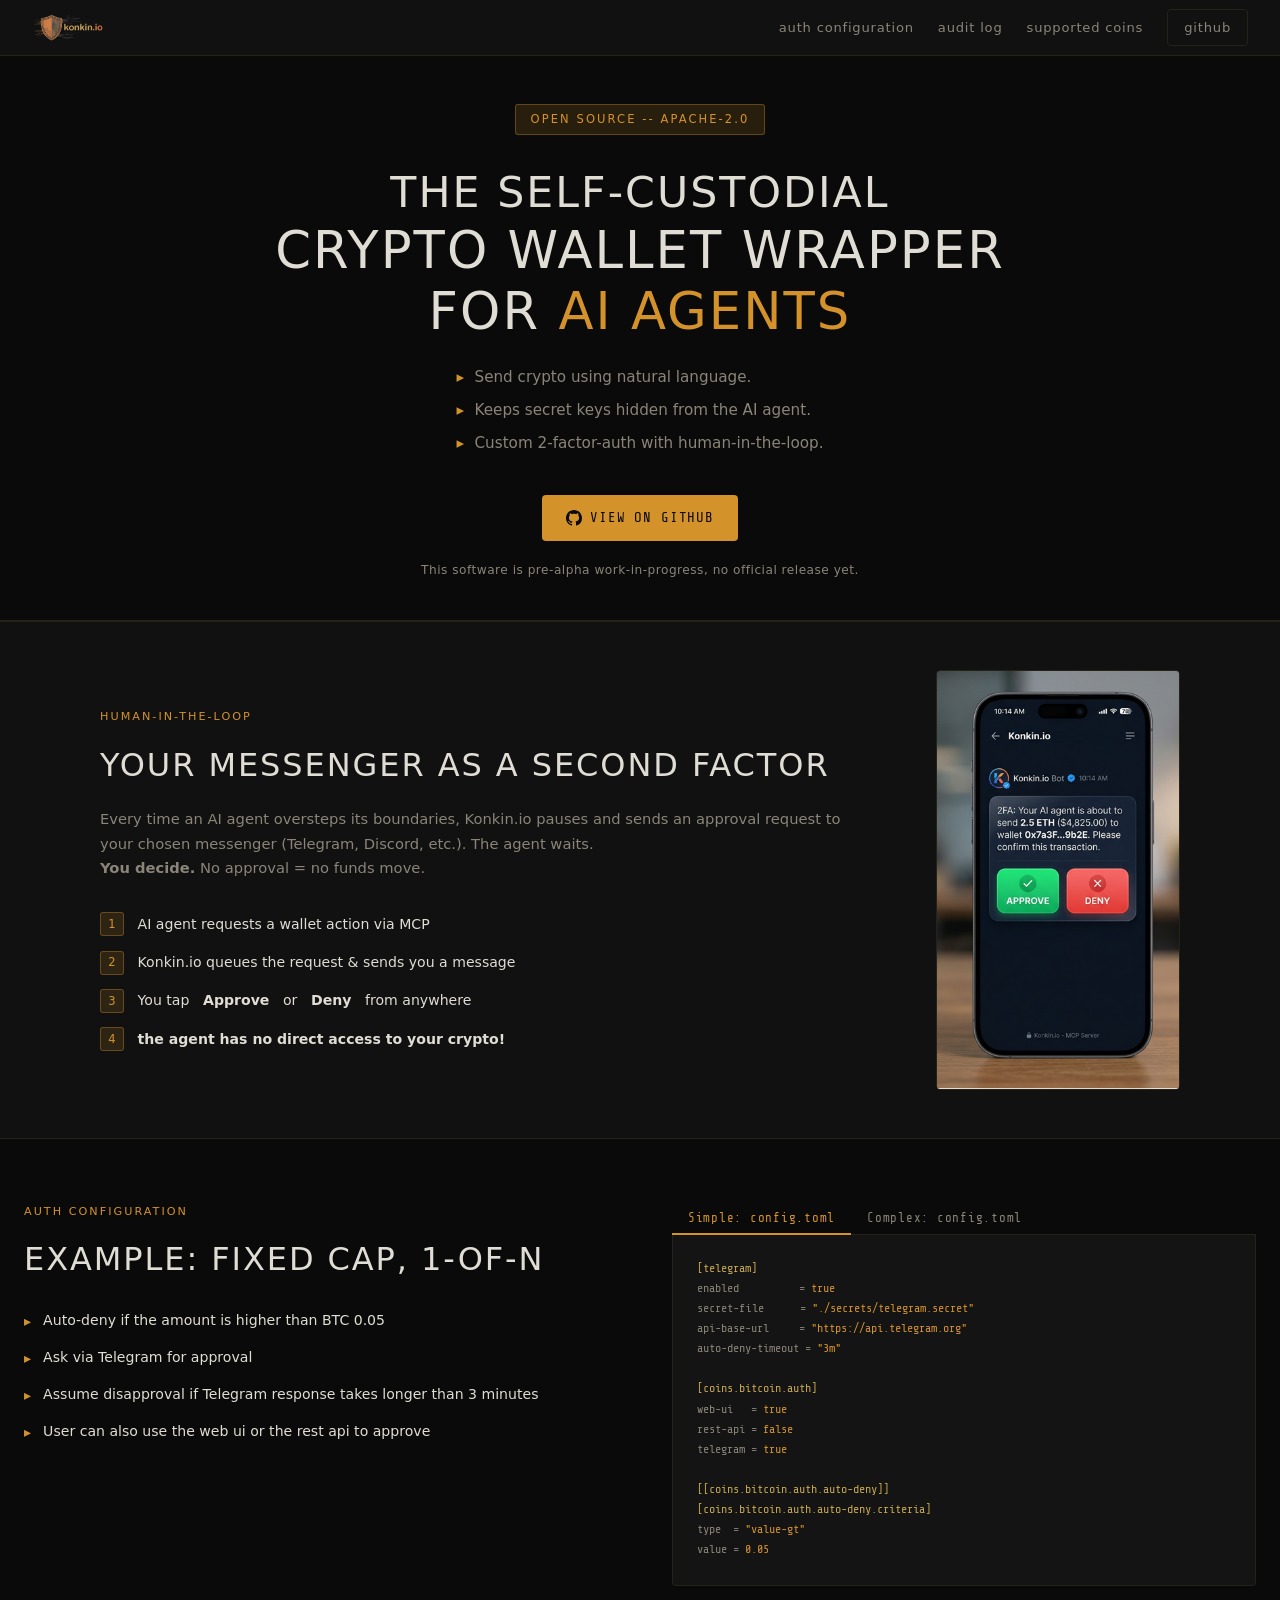
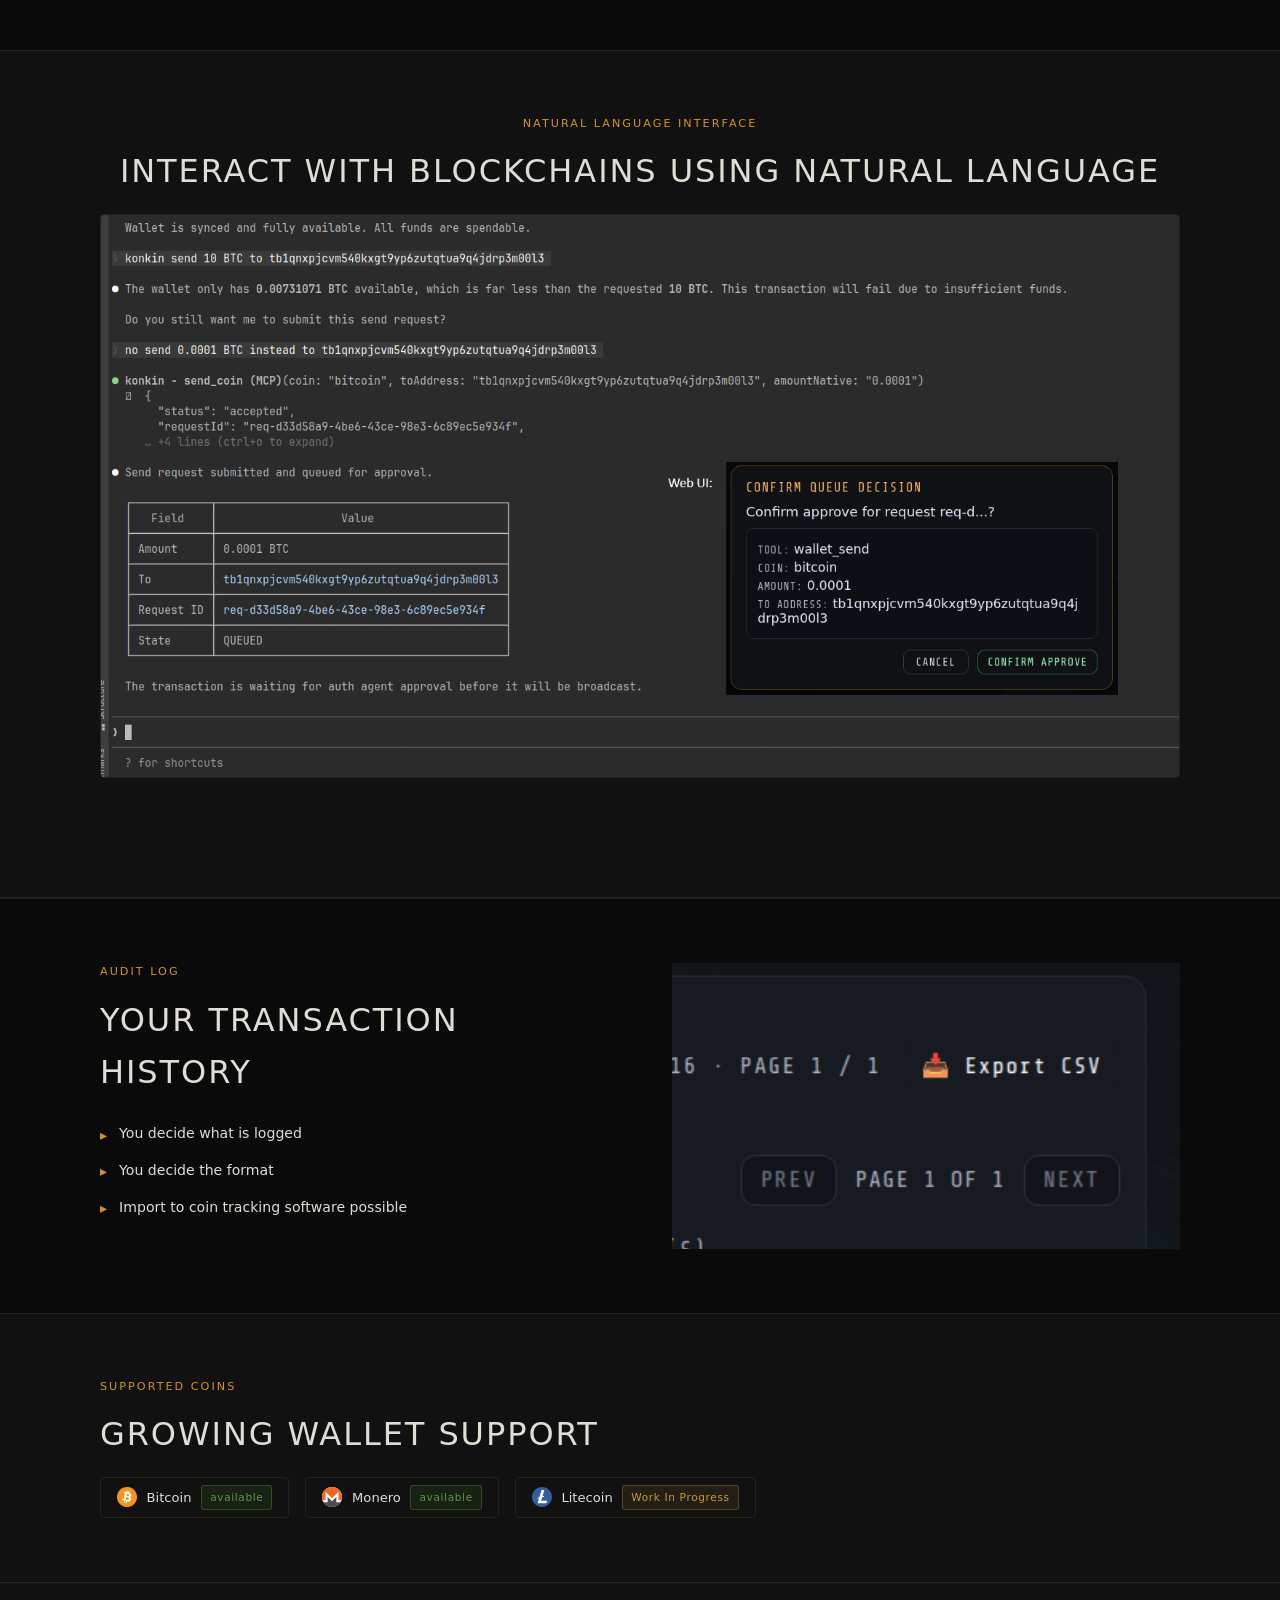
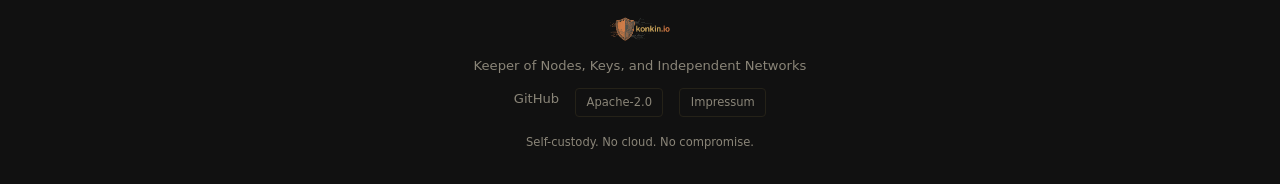
==== documents/landing_page/index.html @ 89abefc2 "ui improvement /wallets and subwallets" ====
<!DOCTYPE html>
<html lang="en">
<head>
  <meta charset="UTF-8">
  <meta name="viewport" content="width=device-width, initial-scale=1.0">
  <title>konkin.io — Self-Custodial Crypto Wallet for AI Agents</title>
  <link rel="icon" type="image/png" href="images/logo_v2_small_trans.png">
  <link href="https://fonts.googleapis.com/css2?family=Share+Tech+Mono&display=swap" rel="stylesheet">
  <style>
    :root {
      --bg:      #0a0a0a;
      --bg2:     #111111;
      --bg3:     #141414;
      --border:  #252218;
      --border-l:#302b1f;
      --text:    #e0ddd5;
      --muted:   #8a8578;
      --accent:  #d4922a;
      --accent-dim: rgba(212, 146, 42, 0.15);
      --gold:    #c9a84c;
      --green:   #5a9a3e;
      --green-bg: rgba(90, 154, 62, 0.12);
      --green-border: rgba(90, 154, 62, 0.35);
      --yellow:  #c4993a;
      --yellow-bg: rgba(196, 153, 58, 0.1);
    }

    *, *::before, *::after { box-sizing: border-box; margin: 0; padding: 0; }

    html { scroll-behavior: smooth; }

    body {
      background: var(--bg);
      color: var(--text);
      font-family: 'Segoe UI', system-ui, -apple-system, sans-serif;
      line-height: 1.65;
      overflow-x: hidden;
    }

    a { color: var(--accent); text-decoration: none; }
    a:hover { color: var(--gold); }

    /* ── Nav ── */
    nav {
      position: sticky;
      top: 0;
      z-index: 100;
      display: flex;
      align-items: center;
      justify-content: space-between;
      padding: 0 2rem;
      height: 56px;
      background: var(--bg2);
      border-bottom: 1px solid var(--border);
    }

    .nav-logo {
      display: flex;
      align-items: center;
      gap: 0.6rem;
      text-decoration: none;
    }
    .nav-logo:hover { text-decoration: none; }

    .nav-logo img {
      height: 32px;
      width: auto;
      object-fit: contain;
    }

    .nav-links {
      display: flex;
      align-items: center;
      gap: 1.5rem;
    }

    .nav-links a {
      color: var(--muted);
      font-size: 0.82rem;
      letter-spacing: 0.06em;
      text-transform: lowercase;
    }
    .nav-links a:hover { color: var(--accent); }

    .btn-ghost {
      border: 1px solid var(--border);
      padding: 0.4rem 1rem;
      border-radius: 4px;
      font-size: 0.82rem;
    }
    .btn-ghost:hover { border-color: var(--accent); color: var(--accent); }

    /* ── Hero ── */
    .hero {
      min-height: 52vh;
      display: flex;
      flex-direction: column;
      align-items: center;
      justify-content: center;
      text-align: center;
      padding: 3rem 1.5rem 2.5rem;
      border-bottom: 1px solid var(--border);
    }

    .hero-eyebrow {
      display: inline-block;
      font-size: 0.72rem;
      font-weight: 400;
      letter-spacing: 0.18em;
      text-transform: uppercase;
      color: var(--accent);
      border: 1px solid rgba(212, 146, 42, 0.35);
      background: var(--accent-dim);
      padding: 0.3rem 0.9rem;
      border-radius: 3px;
      margin-bottom: 1.5rem;
    }

    .hero h1 {
      font-size: clamp(2rem, 5vw, 3.2rem);
      font-weight: 400;
      line-height: 1.2;
      letter-spacing: 0.04em;
      text-transform: uppercase;
      max-width: 820px;
      margin-bottom: 1.4rem;
    }

    .hero h1 em {
      font-style: normal;
      color: var(--accent);
    }

    .hero-sub {
      font-size: clamp(0.9rem, 2vw, 1.05rem);
      color: var(--muted);
      max-width: 560px;
      margin-bottom: 2.4rem;
    }

    .hero-points {
      list-style: none;
      text-align: left;
      max-width: 460px;
      margin-bottom: 2.4rem;
      display: flex;
      flex-direction: column;
      gap: 0.5rem;
    }

    .hero-points li {
      display: flex;
      align-items: center;
      gap: 0.65rem;
      font-size: clamp(0.85rem, 1.8vw, 0.95rem);
      color: var(--muted);
    }

    .hero-points li::before {
      content: '\25B8';
      color: var(--accent);
      flex-shrink: 0;
    }

    .hero-ctas {
      display: flex;
      gap: 1rem;
      flex-wrap: wrap;
      justify-content: center;
    }

    .btn-primary {
      display: inline-flex;
      align-items: center;
      gap: 0.5rem;
      background: var(--accent);
      color: var(--bg);
      font-weight: 400;
      font-size: 0.88rem;
      letter-spacing: 0.06em;
      text-transform: uppercase;
      padding: 0.7rem 1.5rem;
      border-radius: 4px;
      font-family: 'Share Tech Mono', monospace;
    }
    .btn-primary:hover { opacity: 0.85; color: var(--bg); }

    .btn-secondary {
      display: inline-flex;
      align-items: center;
      gap: 0.5rem;
      background: var(--bg2);
      border: 1px solid var(--border);
      color: var(--text);
      font-weight: 400;
      font-size: 0.88rem;
      letter-spacing: 0.06em;
      text-transform: uppercase;
      padding: 0.7rem 1.5rem;
      border-radius: 4px;
      font-family: 'Share Tech Mono', monospace;
    }
    .btn-secondary:hover { border-color: var(--accent); color: var(--accent); }

    .hero-scroll-hint {
      margin-top: 1.75rem;
      color: var(--muted);
      font-size: 0.72rem;
      letter-spacing: 0.08em;
      text-transform: uppercase;
      display: flex;
      flex-direction: column;
      align-items: center;
      gap: 0.5rem;
      animation: fadeUpDown 2s ease-in-out infinite;
    }
    @keyframes fadeUpDown {
      0%, 100% { transform: translateY(0); opacity: 0.5; }
      50%       { transform: translateY(6px); opacity: 1; }
    }

    /* ── Section commons ── */
    section { padding: 4rem 1.5rem; }

    .section-inner {
      max-width: 1080px;
      margin: 0 auto;
    }

    #auth-config .section-inner {
      max-width: 1320px;
    }

    .section-label {
      font-size: 0.7rem;
      font-weight: 400;
      letter-spacing: 0.18em;
      text-transform: uppercase;
      color: var(--accent);
      margin-bottom: 0.75rem;
    }

    .section-title {
      font-size: clamp(1.4rem, 3vw, 2rem);
      font-weight: 400;
      letter-spacing: 0.06em;
      text-transform: uppercase;
      margin-bottom: 1rem;
    }

    .section-desc {
      color: var(--muted);
      font-size: 0.92rem;
      max-width: 560px;
      margin-bottom: 3rem;
    }

    /* ── Feature cards ── */
    .features-grid {
      display: grid;
      grid-template-columns: repeat(auto-fit, minmax(260px, 1fr));
      gap: 1.25rem;
    }

    .feat-card {
      background: var(--bg2);
      border: 1px solid var(--border);
      border-radius: 4px;
      padding: 1.5rem;
    }
    .feat-card:hover {
      border-color: var(--border-l);
    }

    .feat-icon {
      font-size: 1.4rem;
      margin-bottom: 1rem;
      display: block;
    }

    .feat-card h3 {
      font-size: 0.92rem;
      font-weight: 400;
      letter-spacing: 0.06em;
      text-transform: uppercase;
      color: var(--gold);
      margin-bottom: 0.5rem;
    }

    .feat-card p {
      font-size: 0.84rem;
      color: var(--muted);
      line-height: 1.6;
    }

    /* ── How it works ── */
    .arch-box {
      background: var(--bg2);
      border: 1px solid var(--border);
      border-radius: 4px;
      padding: 2rem;
      font-size: 0.76rem;
      color: var(--muted);
      line-height: 1.7;
      overflow-x: auto;
      white-space: pre;
    }

    .arch-box .hl { color: var(--accent); }
    .arch-box .hl2 { color: var(--gold); }

    /* ── Coins ── */
    .coins-grid {
      display: flex;
      flex-wrap: wrap;
      gap: 1rem;
      margin-top: 0.5rem;
    }

    .coin-chip {
      display: flex;
      align-items: center;
      gap: 0.6rem;
      background: var(--bg2);
      border: 1px solid var(--border);
      border-radius: 4px;
      padding: 0.45rem 1rem;
      font-size: 0.82rem;
    }

    .coin-chip img {
      width: 20px;
      height: 20px;
      object-fit: contain;
      flex-shrink: 0;
    }

    .coin-chip .phase {
      font-size: 0.66rem;
      letter-spacing: 0.06em;
      padding: 0.15rem 0.5rem;
      border-radius: 3px;
    }
    .phase-live   { background: var(--green-bg); color: var(--green); border: 1px solid var(--green-border); }
    .phase-soon   { background: var(--yellow-bg); color: var(--yellow); border: 1px solid rgba(196,153,58,0.3); }
    .phase-future { background: rgba(138,133,120,0.1); color: var(--muted); border: 1px solid var(--border); }

    /* ── Footer ── */
    footer {
      border-top: 1px solid var(--border);
      padding: 2rem 1.5rem;
      text-align: center;
      color: var(--muted);
      font-size: 0.82rem;
      background: var(--bg2);
    }

    footer .footer-inner {
      max-width: 1080px;
      margin: 0 auto;
      display: flex;
      flex-direction: column;
      align-items: center;
      gap: 0.75rem;
    }

    footer a { color: var(--muted); }
    footer a:hover { color: var(--accent); }

    .footer-logo {
      display: flex;
      align-items: center;
      justify-content: center;
    }

    .footer-logo img {
      height: 28px;
      width: auto;
    }

    .license-badge {
      display: inline-flex;
      align-items: center;
      gap: 0.4rem;
      border: 1px solid var(--border);
      border-radius: 4px;
      padding: 0.25rem 0.65rem;
      font-size: 0.72rem;
      color: var(--muted);
    }

    /* ── 2FA Explainer ── */
    .how2fa-section {
      background: var(--bg2);
      border-top: 1px solid var(--border);
      border-bottom: 1px solid var(--border);
      padding: 3rem 1.5rem;
    }

    .how2fa-inner {
      display: flex;
      align-items: center;
      gap: 4rem;
    }

    .how2fa-text {
      flex: 1;
      min-width: 0;
    }

    .how2fa-text .section-desc {
      max-width: 100%;
    }

    .how2fa-steps {
      list-style: none;
      margin-top: 2rem;
      display: flex;
      flex-direction: column;
      gap: 0.9rem;
    }

    .how2fa-steps li {
      display: flex;
      align-items: center;
      gap: 0.85rem;
      font-size: 0.88rem;
      color: var(--text);
    }

    .step-num {
      flex-shrink: 0;
      width: 24px;
      height: 24px;
      border-radius: 3px;
      background: var(--accent-dim);
      border: 1px solid rgba(212, 146, 42, 0.35);
      color: var(--accent);
      font-size: 0.72rem;
      display: flex;
      align-items: center;
      justify-content: center;
    }

    .how2fa-visual {
      flex-shrink: 0;
      display: flex;
      justify-content: center;
    }

    .how2fa-visual img {
      max-height: 420px;
      max-width: 280px;
      width: 100%;
      object-fit: contain;
      border-radius: 4px;
      border: 1px solid var(--border);
    }

    @media (max-width: 720px) {
      .how2fa-inner {
        flex-direction: column-reverse;
        gap: 2.5rem;
      }
      .how2fa-visual img {
        max-height: 320px;
      }
    }

    /* ── Two-column demo sections ── */
    .two-col-inner {
      display: flex;
      align-items: flex-start;
      gap: 4rem;
    }

    .two-col-text {
      flex: 1;
      min-width: 0;
    }

    .talking-points {
      list-style: none;
      margin-top: 1.5rem;
      display: flex;
      flex-direction: column;
      gap: 0.9rem;
    }

    .talking-points li {
      display: flex;
      align-items: flex-start;
      gap: 0.75rem;
      font-size: 0.88rem;
      color: var(--text);
      line-height: 1.5;
    }

    .talking-points li::before {
      content: '\25B8';
      color: var(--accent);
      flex-shrink: 0;
      margin-top: 0.1em;
    }

    .two-col-panel {
      flex: 1;
      min-width: 0;
    }

    .tab-bar {
      display: flex;
      border-bottom: 1px solid var(--border);
    }

    .tab-btn {
      background: none;
      border: none;
      border-bottom: 2px solid transparent;
      margin-bottom: -1px;
      padding: 0.5rem 1rem;
      font-size: 0.78rem;
      font-family: 'Share Tech Mono', monospace;
      letter-spacing: 0.06em;
      color: var(--muted);
      cursor: pointer;
    }

    .tab-btn.active { color: var(--accent); border-bottom-color: var(--accent); }
    .tab-btn:hover:not(.active) { color: var(--text); }

    .tab-pane {
      display: none;
      border: 1px solid var(--border);
      border-top: none;
      border-radius: 0 0 4px 4px;
      overflow: hidden;
    }

    .tab-pane.active { display: block; }

    .tab-pane-img {
      aspect-ratio: 16/9;
      background: var(--bg3);
      display: flex;
      align-items: center;
      justify-content: center;
      color: var(--muted);
      font-size: 0.82rem;
    }

    .tab-pane-img img {
      width: 100%;
      height: 100%;
      object-fit: cover;
      display: block;
    }

    .tab-code {
      background: var(--bg3);
      padding: 1.5rem;
      font-family: 'Share Tech Mono', monospace;
      font-size: 0.74rem;
      color: var(--muted);
      line-height: 1.7;
      overflow-x: auto;
      white-space: pre;
      margin: 0;
    }

    .tab-code .hl  { color: var(--accent); }
    .tab-code .hl2 { color: var(--gold); }
    .tab-code .cm  { color: #3a362e; }

    /* ── Natural Language banner ── */
    .nl-section {
      background: var(--bg2);
      border-top: 1px solid var(--border);
      border-bottom: 1px solid var(--border);
    }

    .auth-text-pane { display: none; }
    .auth-text-pane.active { display: block; }

    @media (max-width: 840px) {
      .two-col-inner { flex-direction: column; gap: 2.5rem; }
    }

    @media (max-width: 600px) {
      nav { padding: 0 1rem; }
      .nav-links { gap: 0.8rem; }
      .nav-links a { font-size: 0.74rem; }
    }
  </style>
</head>
<body>

<!-- ── Nav ── -->
<nav>
  <a class="nav-logo" href="#">
    <img src="images/logo_v2_small_trans.png" alt="konkin.io logo">
  </a>
  <div class="nav-links">
    <a href="#auth-config">auth configuration</a>
    <a href="#audit">audit log</a>
    <a href="#coins">supported coins</a>
    <a href="https://github.com/otherfren/konkin" class="btn-ghost" target="_blank" rel="noopener">
      GitHub
    </a>
  </div>
</nav>

<!-- ── Hero ── -->
<section class="hero">
  <span class="hero-eyebrow">Open Source -- Apache-2.0</span>
  <h1><small>The self-custodial</small> <br/>crypto wallet wrapper<br> for <em>AI agents</em></h1>
  <ul class="hero-points">
    <li>Send crypto using natural language.</li>
    <li>Keeps secret keys hidden from the AI agent.</li>
    <li>Custom 2-factor-auth with human-in-the-loop.</li>
  </ul>
  <div class="hero-ctas">
    <a href="https://github.com/otherfren/konkin" class="btn-primary" target="_blank" rel="noopener">
      <svg width="16" height="16" fill="currentColor" viewBox="0 0 16 16"><path d="M8 0C3.58 0 0 3.58 0 8c0 3.54 2.29 6.53 5.47 7.59.4.07.55-.17.55-.38 0-.19-.01-.82-.01-1.49-2.01.37-2.53-.49-2.69-.94-.09-.23-.48-.94-.82-1.13-.28-.15-.68-.52-.01-.53.63-.01 1.08.58 1.23.82.72 1.21 1.87.87 2.33.66.07-.52.28-.87.51-1.07-1.78-.2-3.64-.89-3.64-3.95 0-.87.31-1.59.82-2.15-.08-.2-.36-1.02.08-2.12 0 0 .67-.21 2.2.82.64-.18 1.32-.27 2-.27s1.36.09 2 .27c1.53-1.04 2.2-.82 2.2-.82.44 1.1.16 1.92.08 2.12.51.56.82 1.27.82 2.15 0 3.07-1.87 3.75-3.65 3.95.29.25.54.73.54 1.48 0 1.07-.01 1.93-.01 2.2 0 .21.15.46.55.38A8.01 8.01 0 0 0 16 8c0-4.42-3.58-8-8-8"/></svg>
      View on GitHub
    </a>
  </div>
  <p style="margin-top: 1.2rem; font-size: 0.76rem; color: var(--muted); letter-spacing: 0.04em;">This software is pre-alpha work-in-progress, no official release yet.</p>
</section>

<!-- ── 2FA Explainer ── -->
<section class="how2fa-section">
  <div class="section-inner how2fa-inner">
    <div class="how2fa-text">
      <div class="section-label">Human-in-the-Loop</div>
      <h2 class="section-title">Your messenger as a second factor</h2>
      <p class="section-desc" style="margin-bottom:0;">
        Every time an AI agent oversteps its boundaries, Konkin.io pauses and sends an approval request to your chosen messenger (Telegram, Discord, etc.). The agent waits.<br/><strong>You decide.</strong> No approval = no funds move.
      </p>
      <ul class="how2fa-steps">
        <li><span class="step-num">1</span> AI agent requests a wallet action via MCP</li>
        <li><span class="step-num">2</span> Konkin.io queues the request &amp; sends you a message</li>
        <li><span class="step-num">3</span> You tap <strong>Approve</strong> or <strong>Deny</strong> from anywhere</li>
        <li><span class="step-num">4</span> <strong>the agent has no direct access to your crypto!</strong></li>
      </ul>
    </div>
    <div class="how2fa-visual">
      <img src="images/cellphone.png" alt="Mobile messenger showing an AI transaction approval request with Approve and Deny buttons" loading="lazy">
    </div>
  </div>
</section>

<!-- ── Auth Configuration ── -->
<section id="auth-config">
  <div class="section-inner two-col-inner">
    <div class="two-col-text">
      <div class="section-label">Auth Configuration</div>

      <div class="auth-text-pane active" data-text-for="tab-simple">
        <h2 class="section-title">Example: Fixed cap, 1-of-N</h2>
        <ul class="talking-points">
          <li>Auto-deny if the amount is higher than BTC 0.05</li>
          <li>Ask via Telegram for approval</li>
          <li>Assume disapproval if Telegram response takes longer than 3 minutes</li>
          <li>User can also use the web ui or the rest api to approve</li>
        </ul>
      </div>

      <div class="auth-text-pane" data-text-for="tab-complex">
        <h2 class="section-title">Complex Example: 24h budget, 2-of-N, veto</h2>
        <ul class="talking-points">
          <li>Auto-deny if cumulative expenses are above 10 XMR within 24h</li>
          <li>Auto-approve if amount is lower than 0.2 XMR</li>
          <li>If we are in-between, 2-of-N auth channels need to approve</li>
          <li>Two Telegram users and one additional ai agents can approve/deny</li>
          <li>The Telegram users have veto-right, meaning transaction is immediately denied if one of them disapproves</li>
          <li>The additional ai agent has a separate mcp connection. His tools are limited to reading the transaction queue and giving his thumb-up or thumbs-down according to his validation criteria.</li>
        </ul>
        <br/>
        <div>You can use multiple AI agents as auth channels and form a democratic council of advisors that watches your driver agent, thus removing the human in-the-loop (not recommended).</div>
      </div>
    </div>
    <div class="two-col-panel">
      <div class="tab-bar">
        <button class="tab-btn active" data-target="tab-simple">Simple: config.toml</button>
        <button class="tab-btn" data-target="tab-complex">Complex: config.toml</button>
      </div>
      <div id="tab-simple" class="tab-pane active">
        <pre class="tab-code"><span class="hl2">[telegram]</span>
enabled          = <span class="hl">true</span>
secret-file      = <span class="hl">"./secrets/telegram.secret"</span>
api-base-url     = <span class="hl">"https://api.telegram.org"</span>
auto-deny-timeout = <span class="hl">"3m"</span>

<span class="hl2">[coins.bitcoin.auth]</span>
web-ui   = <span class="hl">true</span>
rest-api = <span class="hl">false</span>
telegram = <span class="hl">true</span>

<span class="hl2">[[coins.bitcoin.auth.auto-deny]]</span>
<span class="hl2">[coins.bitcoin.auth.auto-deny.criteria]</span>
type  = <span class="hl">"value-gt"</span>
value = <span class="hl">0.05</span></pre>
      </div>
      <div id="tab-complex" class="tab-pane">
        <pre class="tab-code"><span class="hl2">[coins.monero]</span>
enabled = <span class="hl">true</span>

<span class="hl2">[coins.monero.auth]</span>
web-ui              = <span class="hl">false</span>
rest-api            = <span class="hl">true</span>
telegram            = <span class="hl">true</span>
min-approvals-required = <span class="hl">2</span>
veto-channels       = [<span class="hl">"telegram"</span>]
mcp-auth-channels   = [<span class="hl">"agent-arthur"</span>, <span class="hl">"agent-merlin"</span>]

<span class="hl2">[[coins.monero.auth.auto-accept]]</span>
<span class="hl2">[coins.monero.auth.auto-accept.criteria]</span>
type  = <span class="hl">"value-lt"</span>
value = <span class="hl">0.2</span>

<span class="hl2">[[coins.monero.auth.auto-deny]]</span>
<span class="hl2">[coins.monero.auth.auto-deny.criteria]</span>
type   = <span class="hl">"cumulated-value-gt"</span>
value  = <span class="hl">10</span>
period = <span class="hl">"24h"</span></pre>
      </div>
    </div>
  </div>
</section>

<!-- ── Natural Language ── -->
<section class="nl-section">
  <div class="section-inner" style="text-align: center;">
    <div class="section-label">Natural Language Interface</div>
    <h2 class="section-title">Interact with blockchains using natural language</h2>
    <p class="section-desc" style="max-width: 100%; margin-left: auto; margin-right: auto;">
      <img src="images/natural.png" alt="natural language example" style="max-width: 100%; border-radius: 4px; border: 1px solid var(--border);">
    </p>
  </div>
</section>

<!-- ── Audit ── -->
<section id="audit" style="border-top: 1px solid var(--border);">
  <div class="section-inner two-col-inner">
    <div class="two-col-text">
      <div class="section-label">Audit Log</div>
      <h2 class="section-title">Your transaction history</h2>
      <ul class="talking-points">
        <li>You decide what is logged</li>
        <li>You decide the format</li>
        <li>Import to coin tracking software possible</li>
      </ul>
    </div>
    <div class="two-col-panel">
      <div class="tab-pane-img"><img src="images/export.png" alt="export button"></div>
    </div>
  </div>
</section>

<!-- ── Coins ── -->
<section id="coins" style="background: var(--bg2); border-top: 1px solid var(--border);">
  <div class="section-inner">
    <div class="section-label">Supported Coins</div>
    <h2 class="section-title">Growing wallet support</h2>

    <div class="coins-grid">
      <div class="coin-chip"><img src="images/bitcoin.svg" alt="Bitcoin"> Bitcoin <span class="phase phase-live">available</span></div>
      <div class="coin-chip"><img src="images/monero.svg" alt="Monero"> Monero <span class="phase phase-live">available</span></div>
      <div class="coin-chip"><img src="images/litecoin.svg" alt="Litecoin"> Litecoin <span class="phase phase-soon">Work In Progress</span></div>
<!--      <div class="coin-chip"><img src="images/litecoin.svg" alt="Litecoin"> Litecoin <span class="phase phase-future">later</span></div>-->
<!--      <div class="coin-chip"><img src="images/ethereum.svg" alt="Ethereum"> Ethereum <span class="phase phase-future">later</span></div>-->
    </div>
  </div>
</section>

<!-- ── Footer ── -->
<footer>
  <div class="footer-inner">
    <div class="footer-logo">
      <img src="images/logo_v2_small_trans.png" alt="konkin.io logo">
    </div>
    <p>Keeper of Nodes, Keys, and Independent Networks</p>
    <div style="display:flex; gap:1rem; flex-wrap:wrap; justify-content:center;">
      <a href="https://github.com/otherfren/konkin" target="_blank" rel="noopener">GitHub</a>
      <span class="license-badge">Apache-2.0</span>
      <a href="impressum.html" class="license-badge">Impressum</a>
    </div>
    <p style="font-size:0.72rem; margin-top:0.25rem;">Self-custody. No cloud. No compromise.</p>
  </div>
</footer>

<script>
  document.querySelectorAll('.tab-btn').forEach(btn => {
    btn.addEventListener('click', () => {
      const bar = btn.closest('.tab-bar');
      const panel = btn.closest('.two-col-panel');
      const section = btn.closest('.section-inner');
      bar.querySelectorAll('.tab-btn').forEach(b => b.classList.remove('active'));
      panel.querySelectorAll('.tab-pane').forEach(p => p.classList.remove('active'));
      btn.classList.add('active');
      document.getElementById(btn.dataset.target).classList.add('active');

      // Sync left-side text panes if present
      const textPanes = section ? section.querySelectorAll('.auth-text-pane') : [];
      if (textPanes.length) {
        textPanes.forEach(tp => tp.classList.remove('active'));
        const match = section.querySelector('[data-text-for="' + btn.dataset.target + '"]');
        if (match) match.classList.add('active');
      }
    });
  });
</script>
</body>
</html>
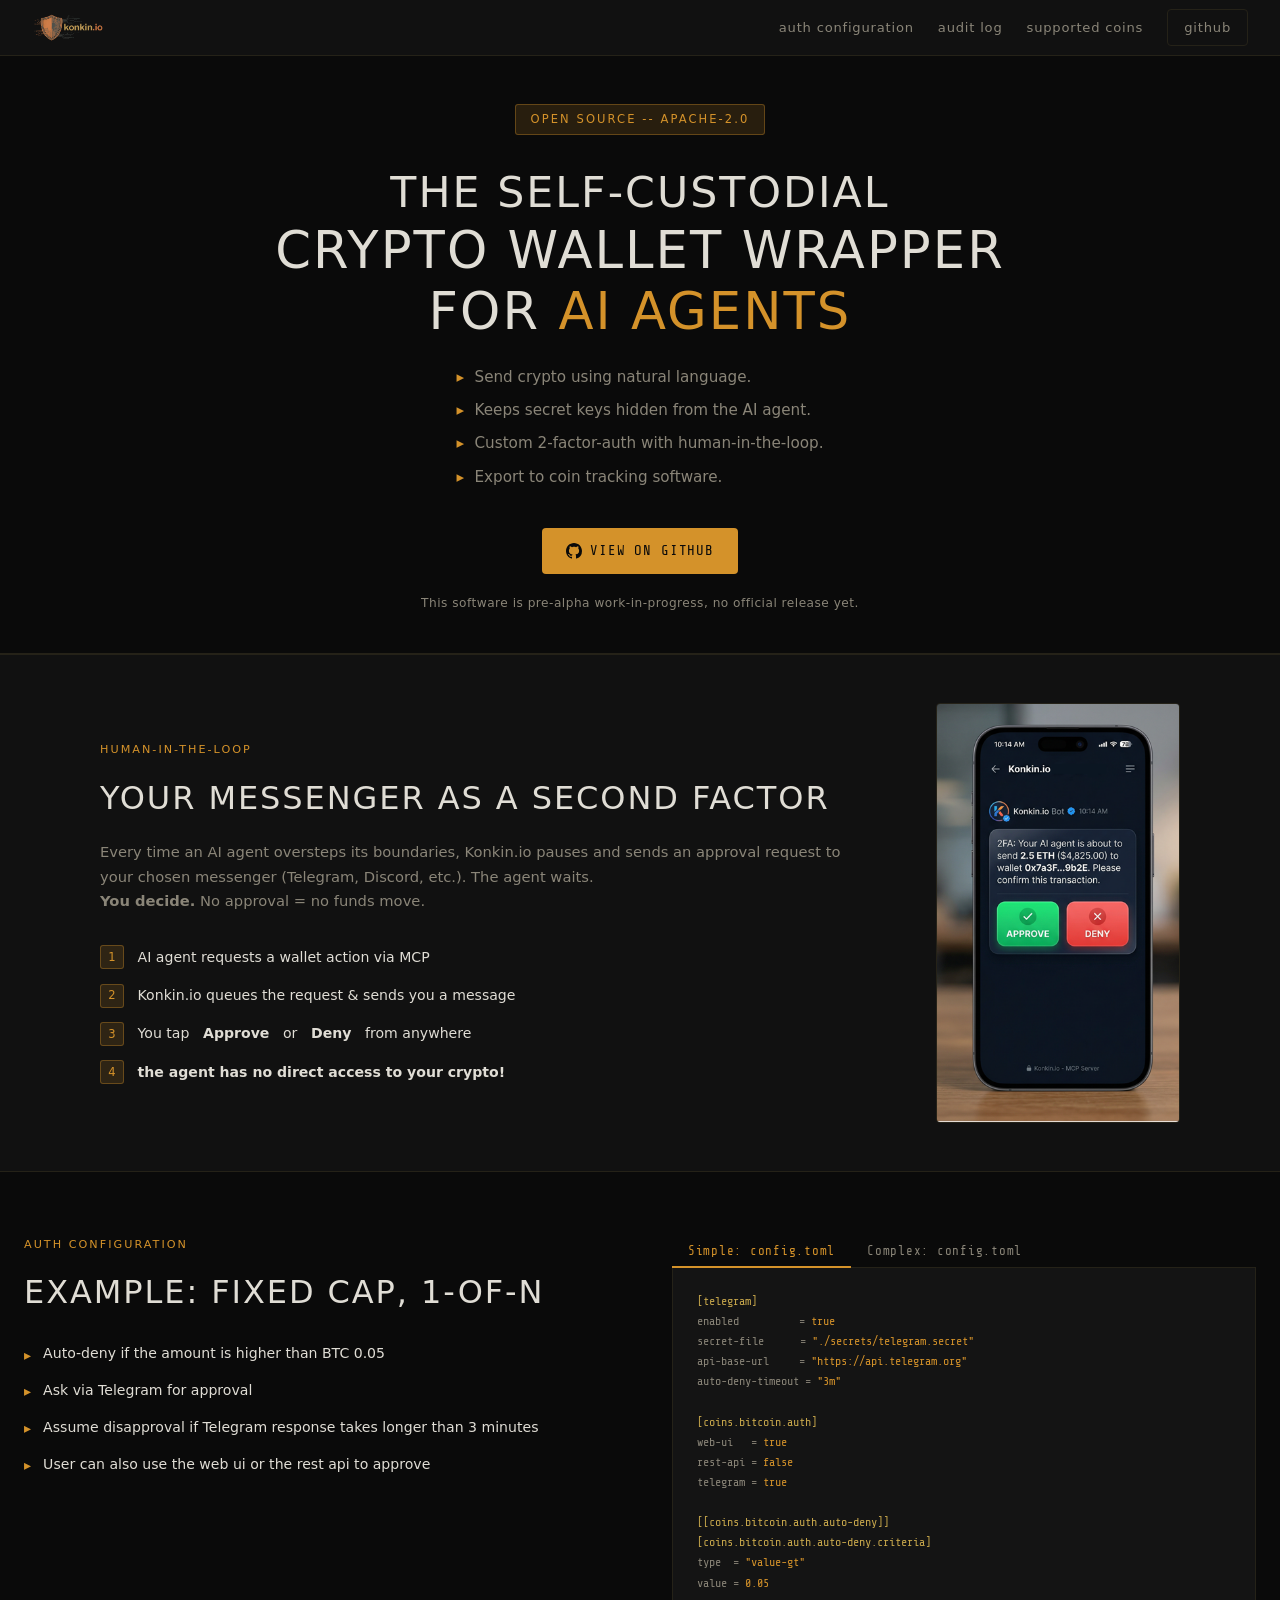
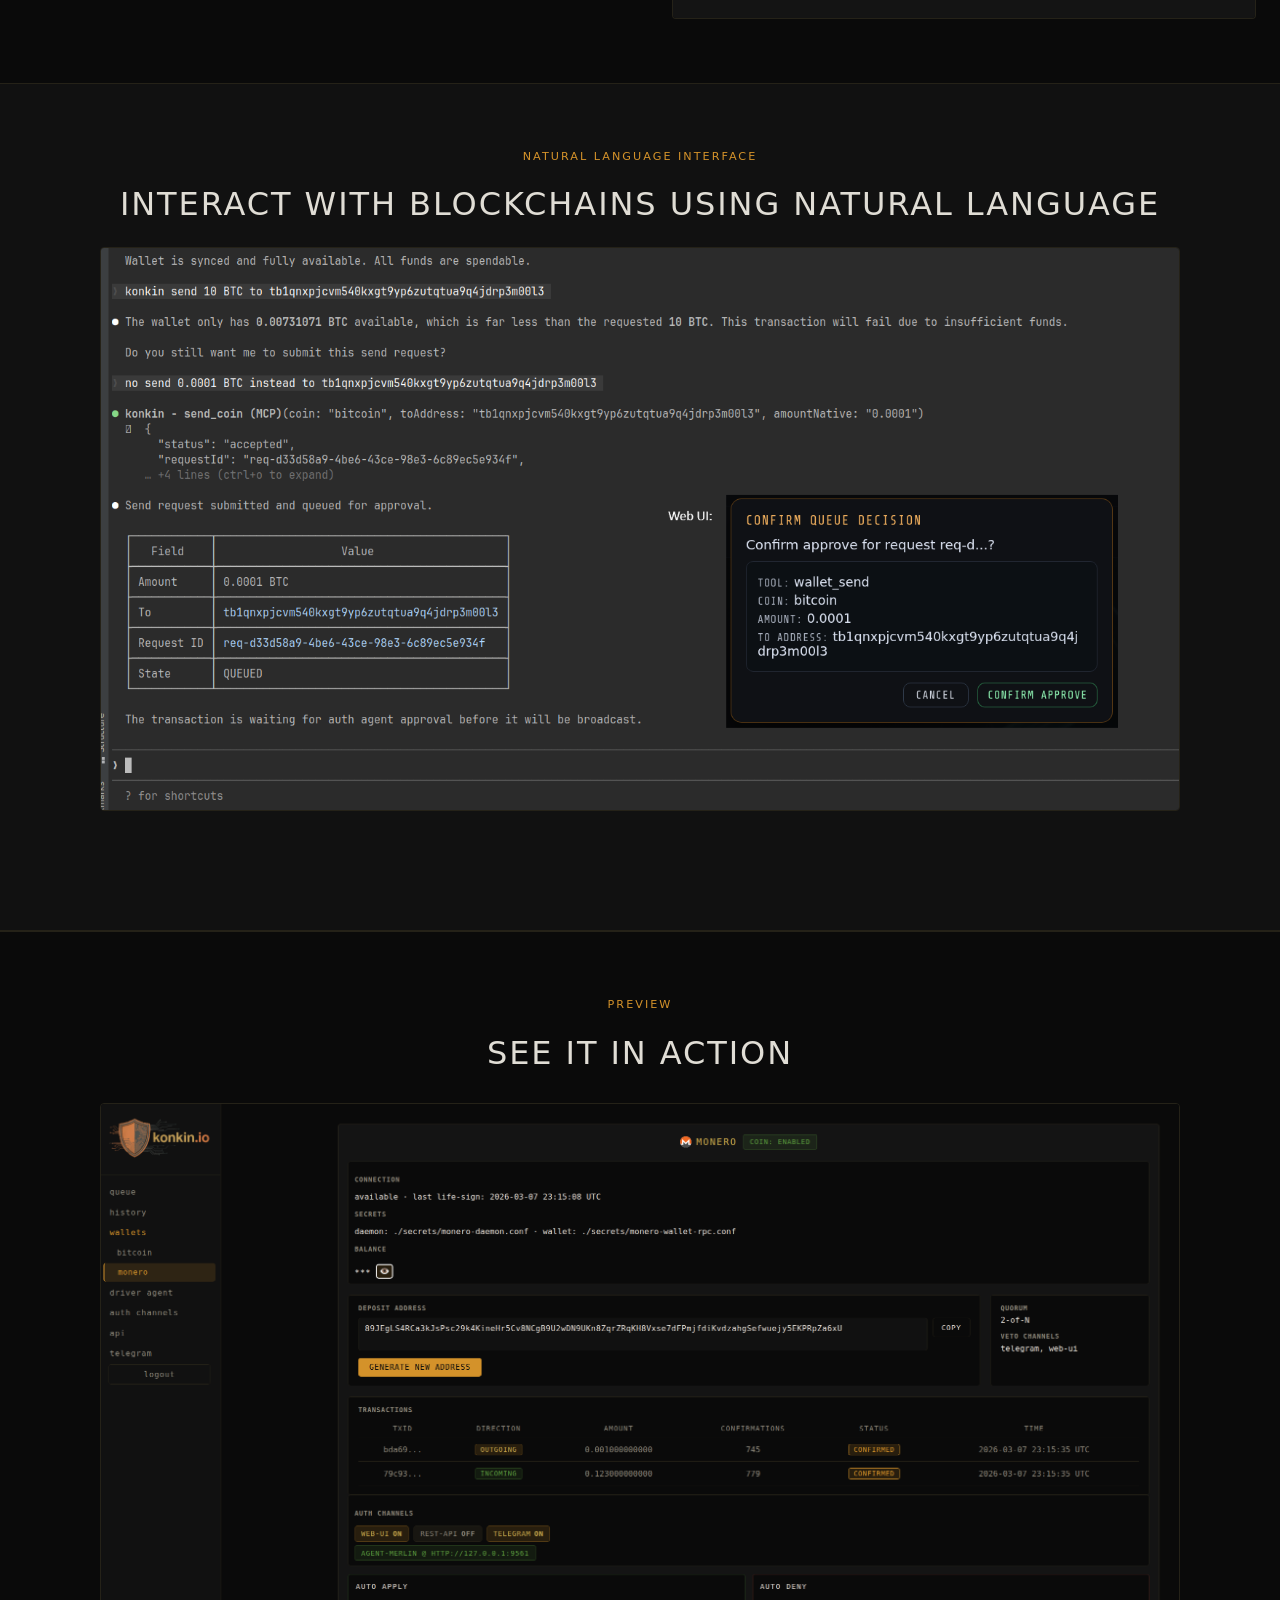
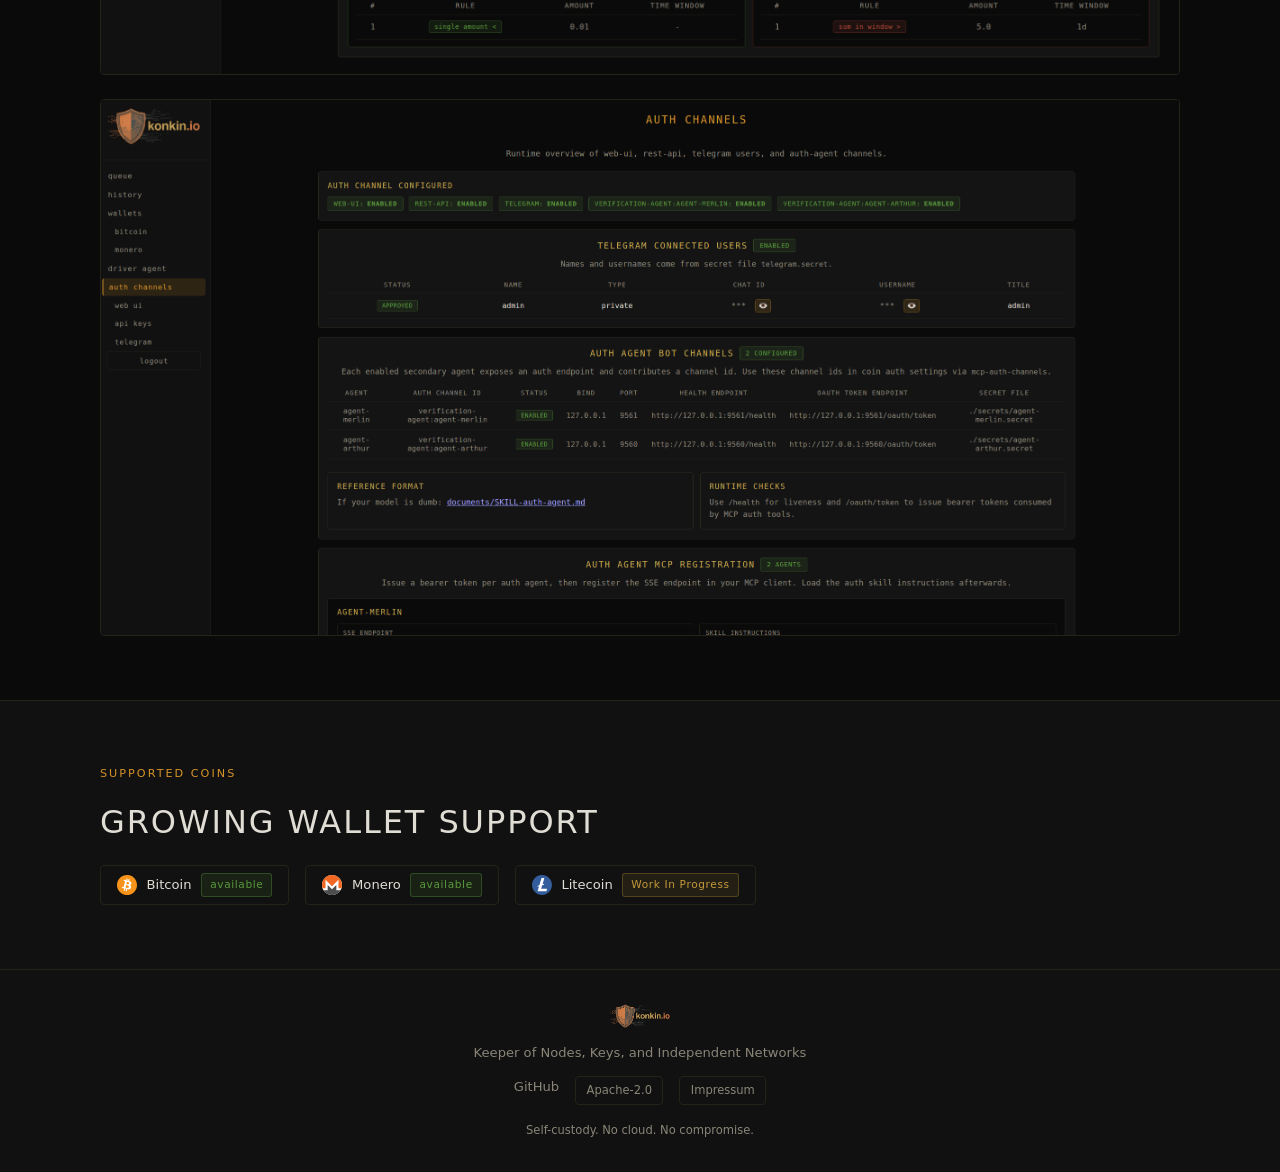
==== commit ada7cc41: "ui improvement /wallets and subwallets" ====
--- a/documents/landing_page/index.html
+++ b/documents/landing_page/index.html
@@ -618,6 +618,7 @@
     <li>Send crypto using natural language.</li>
     <li>Keeps secret keys hidden from the AI agent.</li>
     <li>Custom 2-factor-auth with human-in-the-loop.</li>
+    <li>Export to coin tracking software.</li>
   </ul>
   <div class="hero-ctas">
     <a href="https://github.com/otherfren/konkin" class="btn-primary" target="_blank" rel="noopener">
@@ -740,20 +741,14 @@
   </div>
 </section>
 
-<!-- ── Audit ── -->
-<section id="audit" style="border-top: 1px solid var(--border);">
-  <div class="section-inner two-col-inner">
-    <div class="two-col-text">
-      <div class="section-label">Audit Log</div>
-      <h2 class="section-title">Your transaction history</h2>
-      <ul class="talking-points">
-        <li>You decide what is logged</li>
-        <li>You decide the format</li>
-        <li>Import to coin tracking software possible</li>
-      </ul>
-    </div>
-    <div class="two-col-panel">
-      <div class="tab-pane-img"><img src="images/export.png" alt="export button"></div>
+<!-- ── Preview ── -->
+<section id="preview" style="border-top: 1px solid var(--border);">
+  <div class="section-inner" style="text-align: center;">
+    <div class="section-label">Preview</div>
+    <h2 class="section-title">See it in action</h2>
+    <div style="display: flex; flex-direction: column; gap: 1.5rem; align-items: center; margin-top: 1.5rem;">
+      <img src="images/preview1.png" alt="Preview 1" style="max-width: 100%; border-radius: 4px; border: 1px solid var(--border);">
+      <img src="images/preview2.png" alt="Preview 2" style="max-width: 100%; border-radius: 4px; border: 1px solid var(--border);">
     </div>
   </div>
 </section>
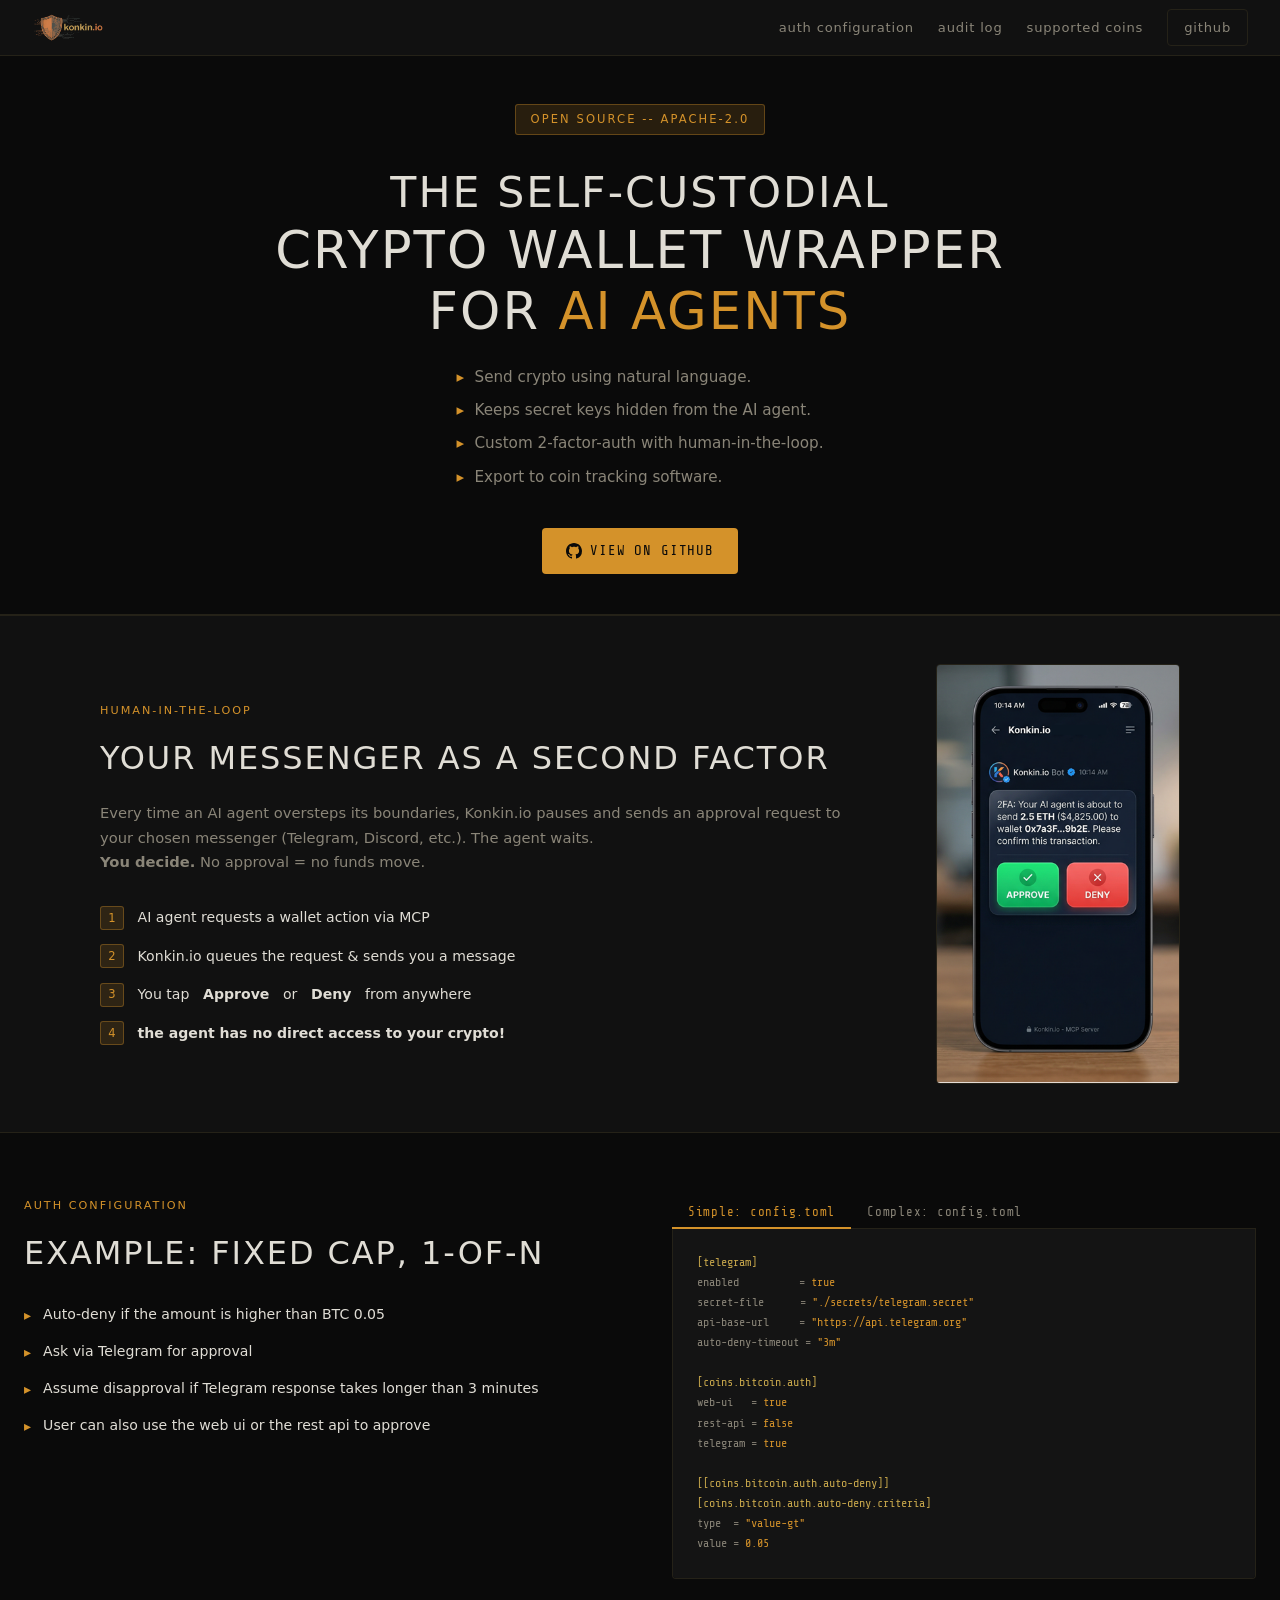
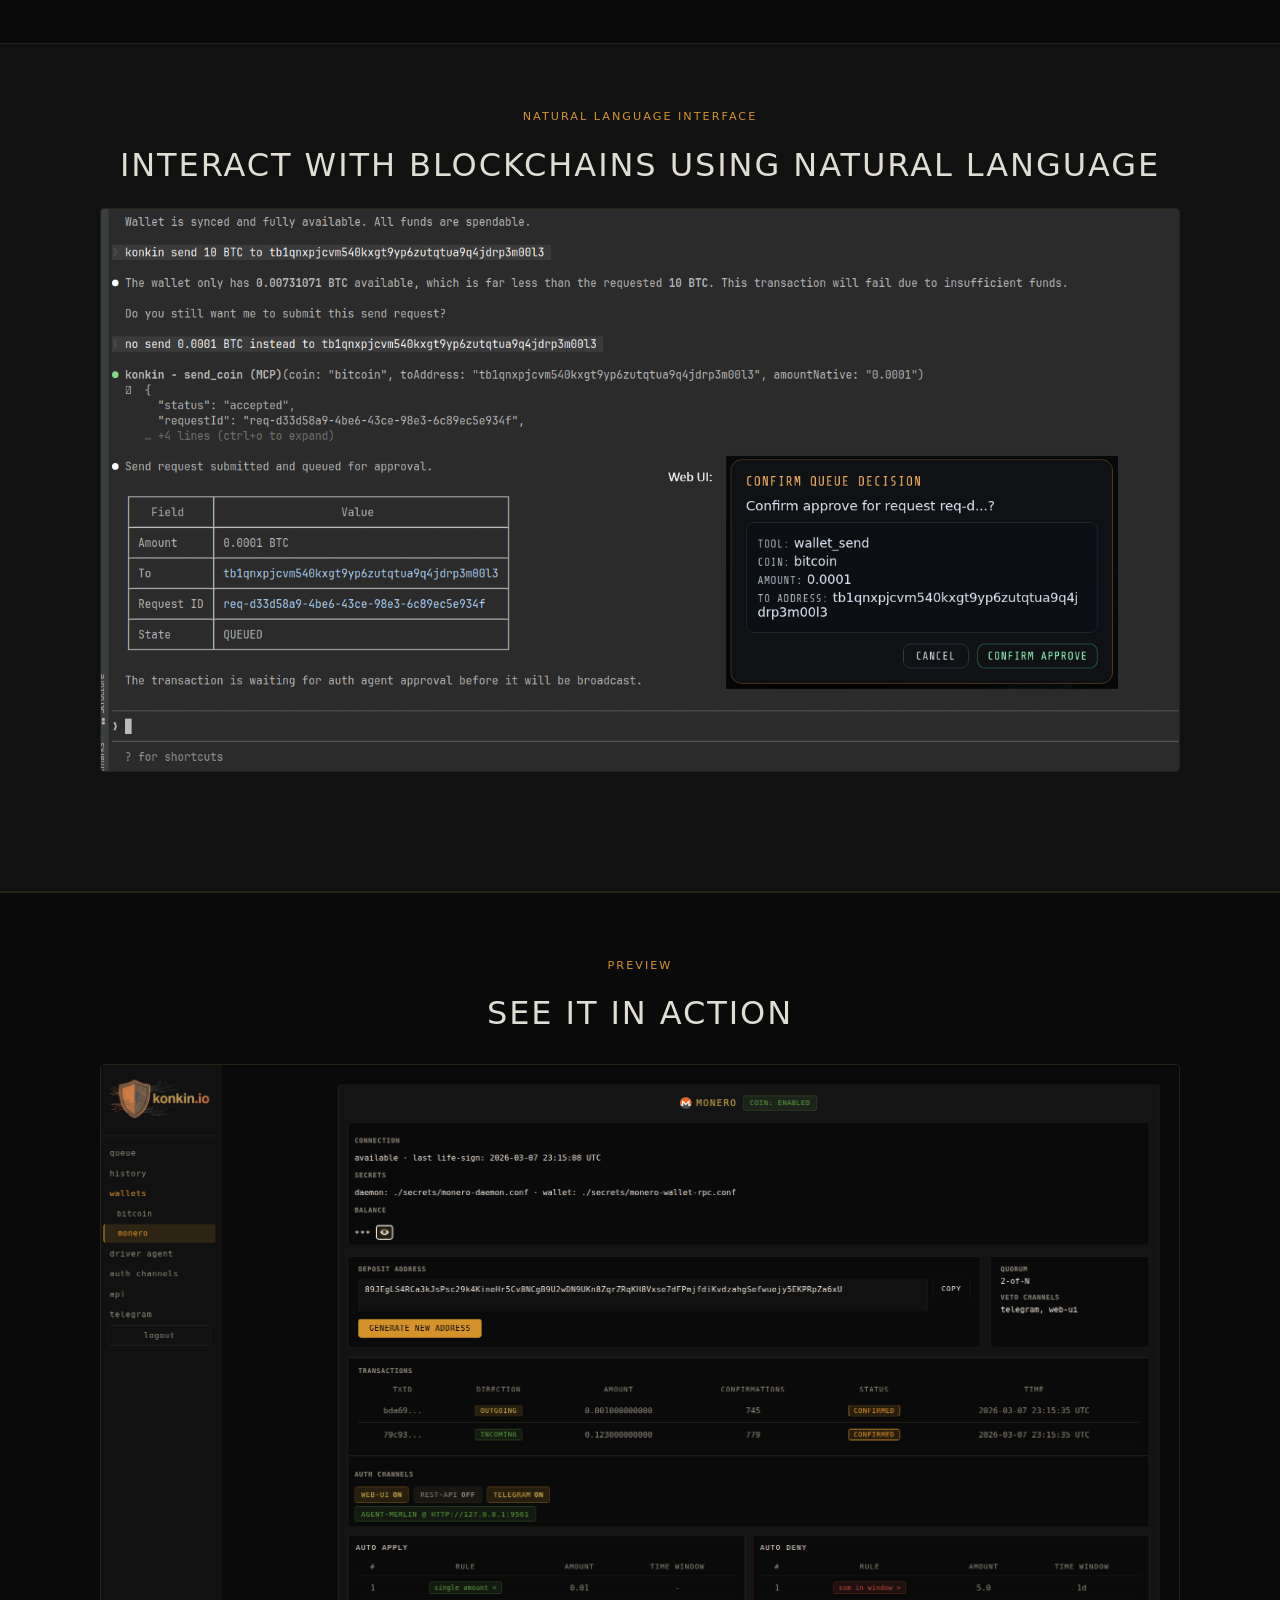
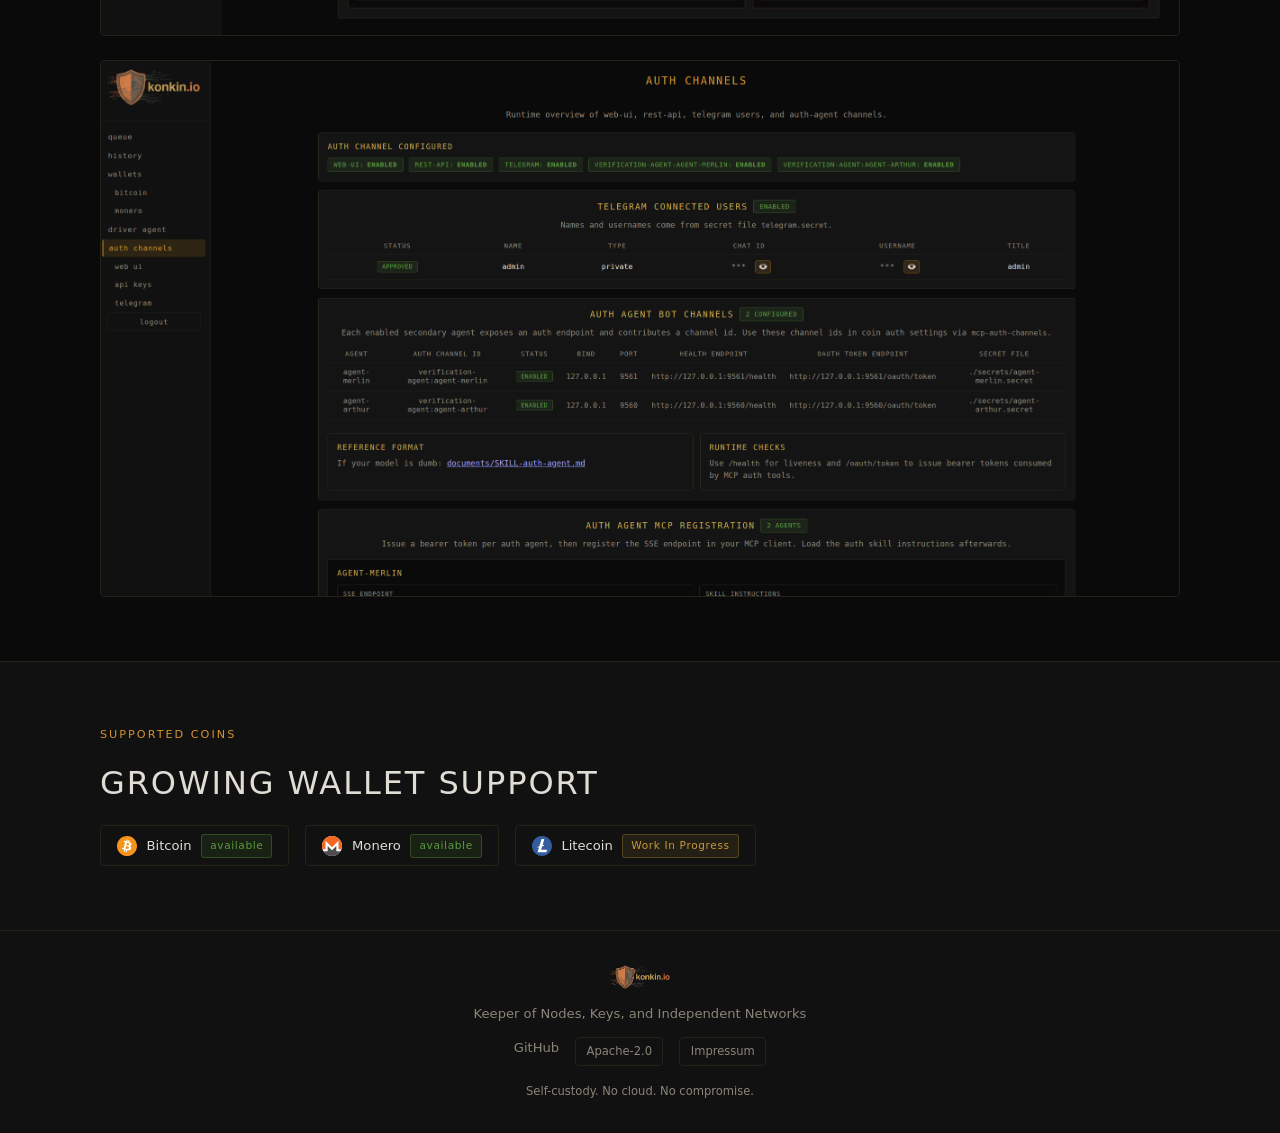
==== commit 4dea2cdb: "refactorings" ====
--- a/documents/landing_page/index.html
+++ b/documents/landing_page/index.html
@@ -626,7 +626,6 @@
       View on GitHub
     </a>
   </div>
-  <p style="margin-top: 1.2rem; font-size: 0.76rem; color: var(--muted); letter-spacing: 0.04em;">This software is pre-alpha work-in-progress, no official release yet.</p>
 </section>
 
 <!-- ── 2FA Explainer ── -->
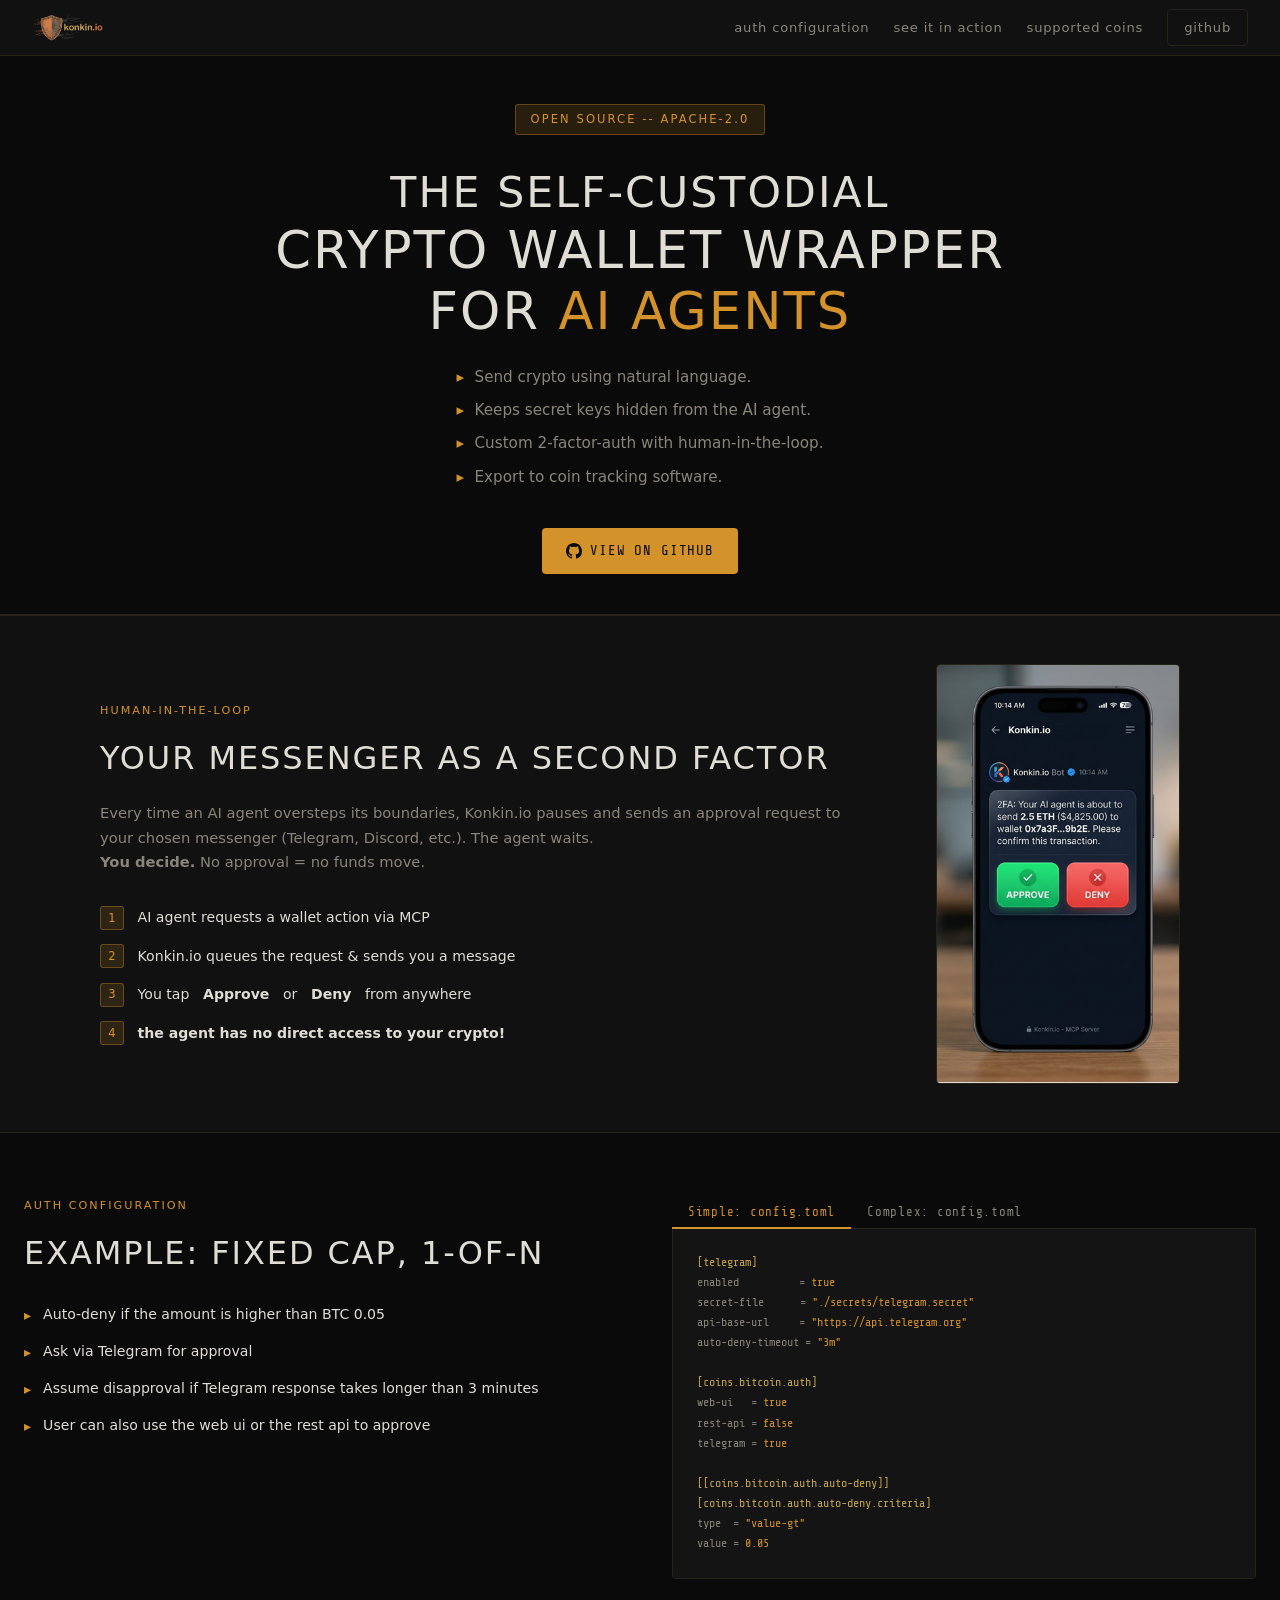
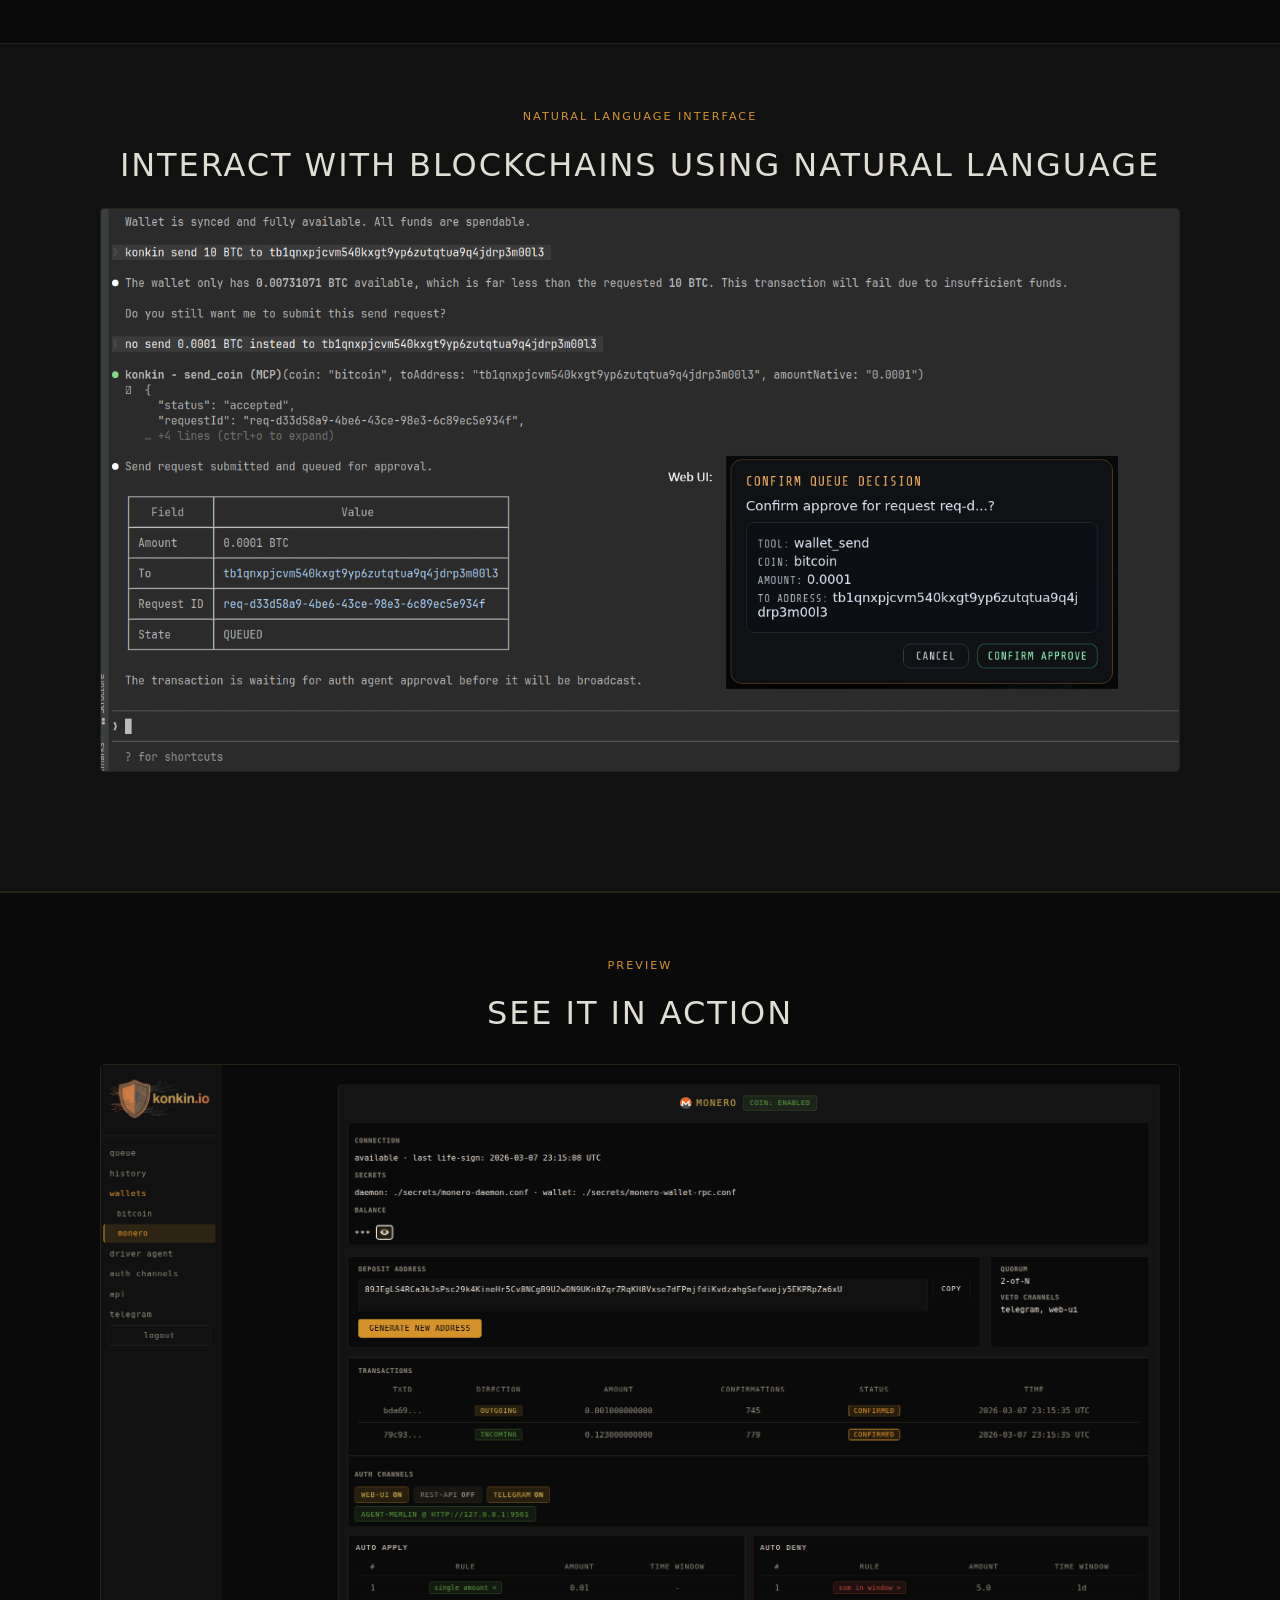
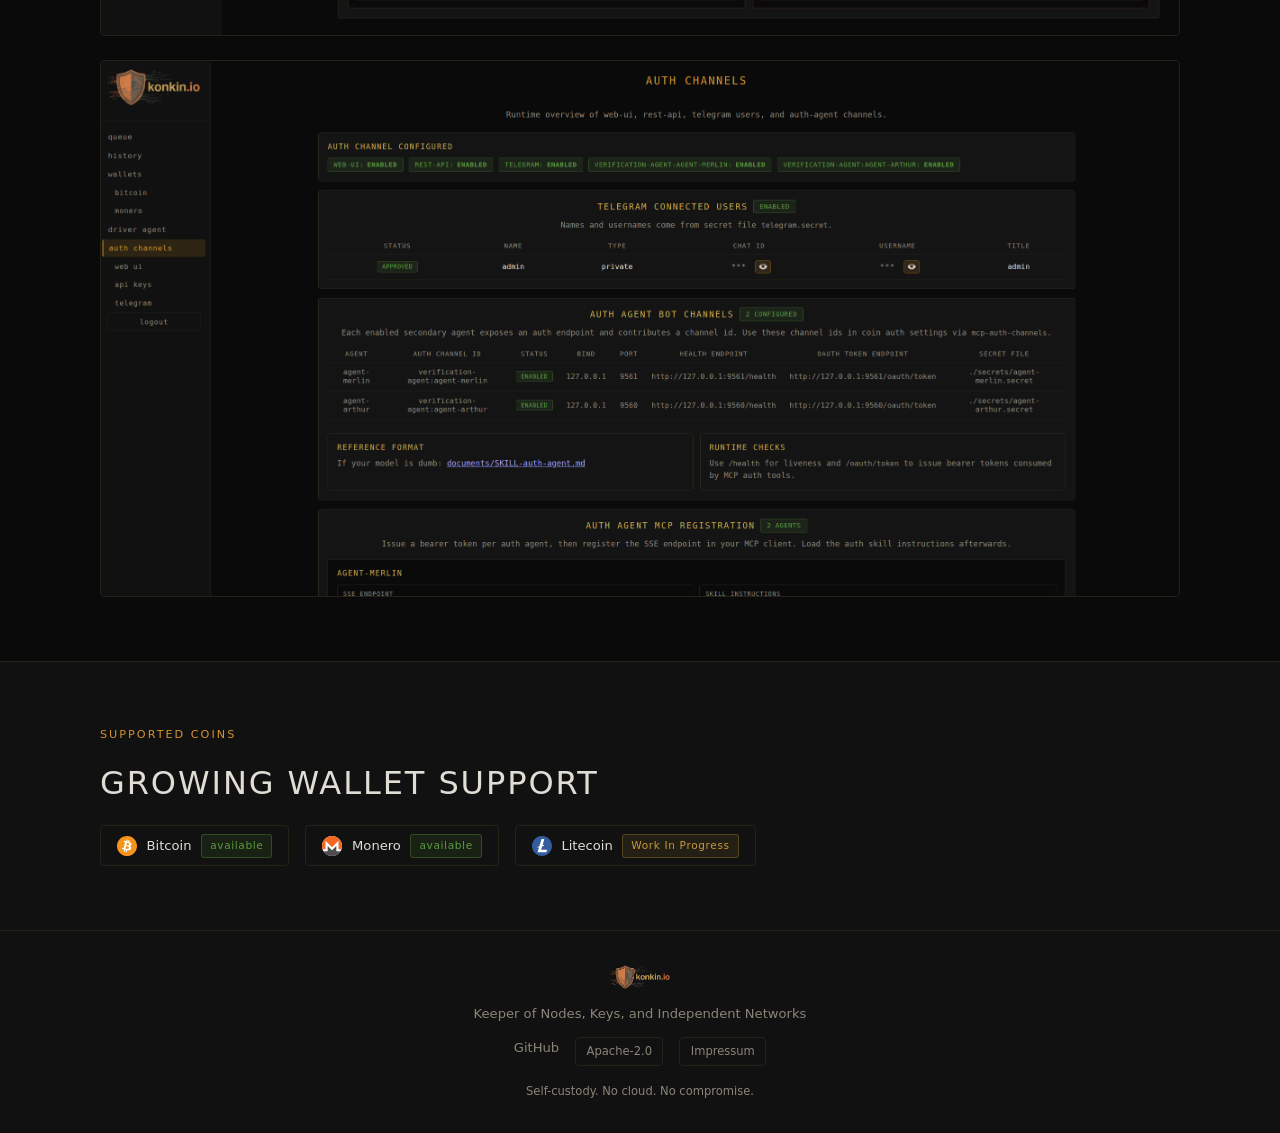
==== commit a45d4e71: "installation guide" ====
--- a/documents/landing_page/index.html
+++ b/documents/landing_page/index.html
@@ -602,7 +602,7 @@
   </a>
   <div class="nav-links">
     <a href="#auth-config">auth configuration</a>
-    <a href="#audit">audit log</a>
+    <a href="#preview">see it in action</a>
     <a href="#coins">supported coins</a>
     <a href="https://github.com/otherfren/konkin" class="btn-ghost" target="_blank" rel="noopener">
       GitHub
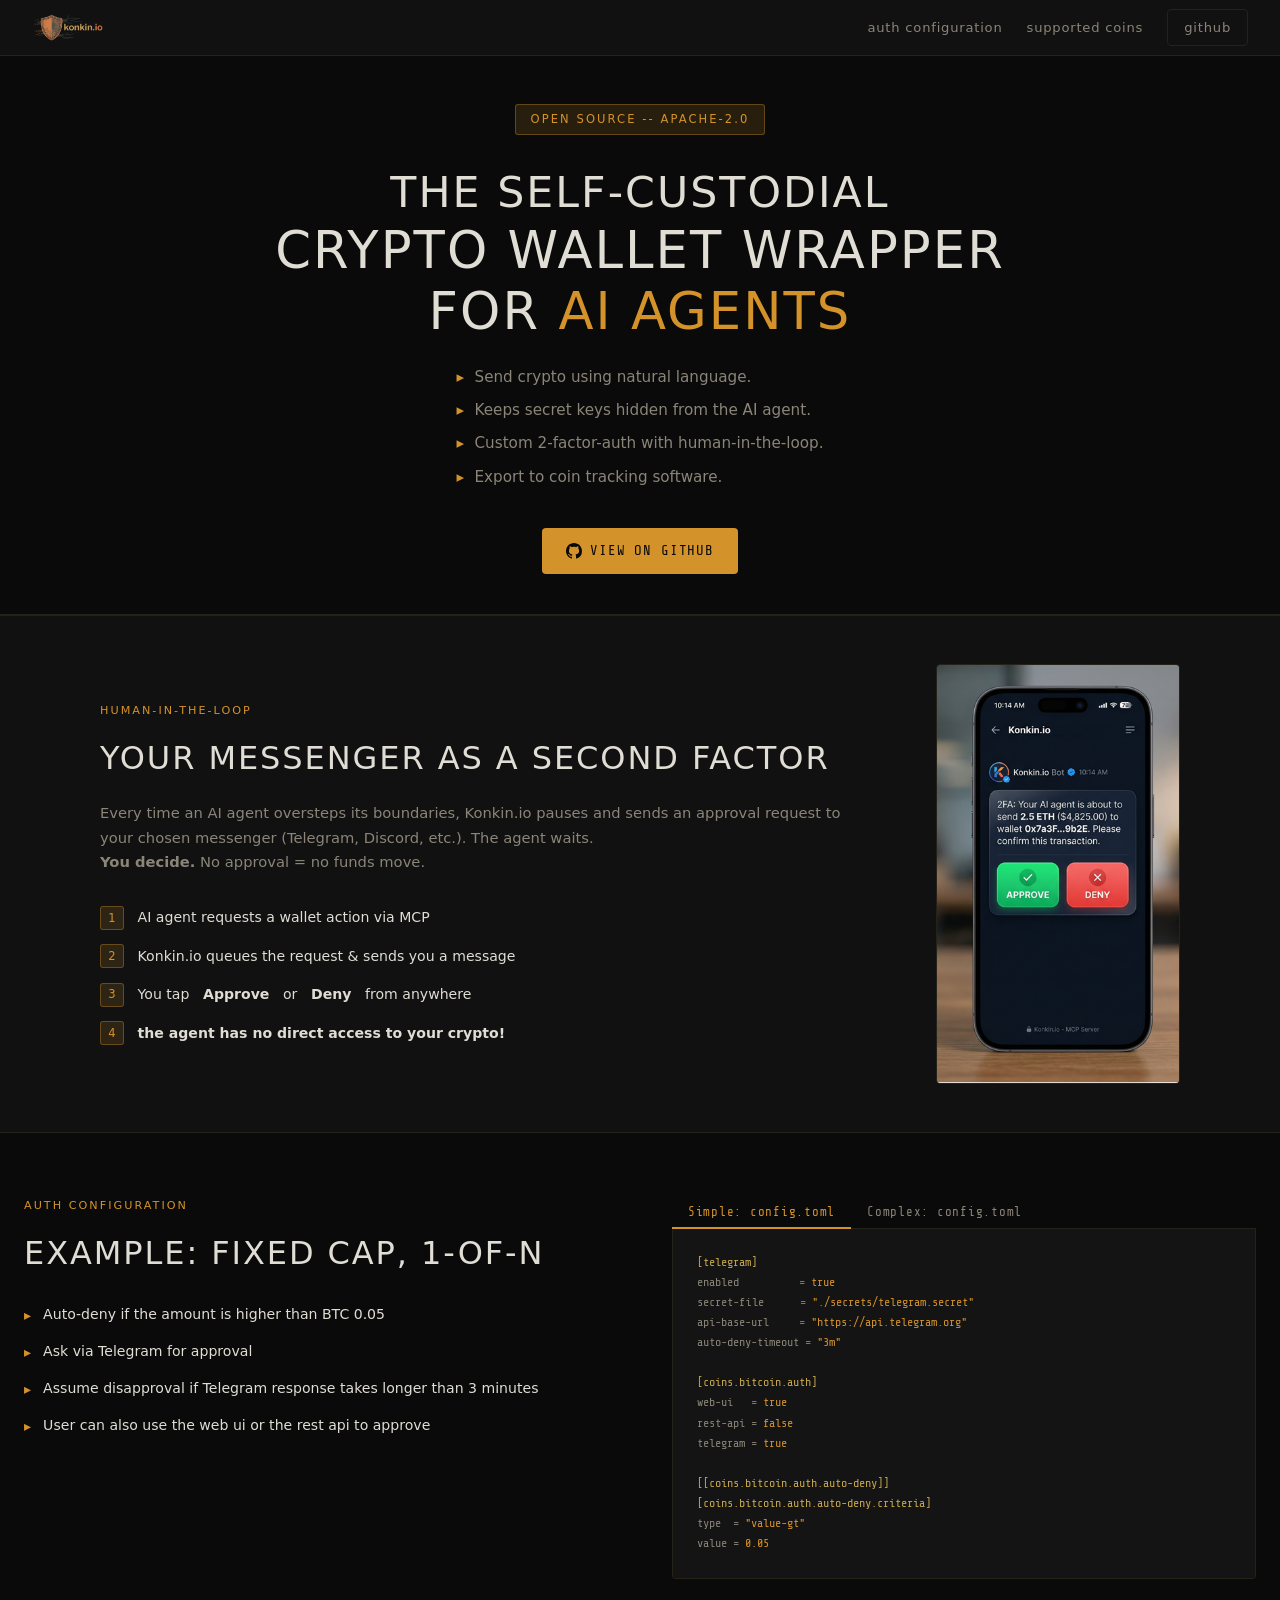
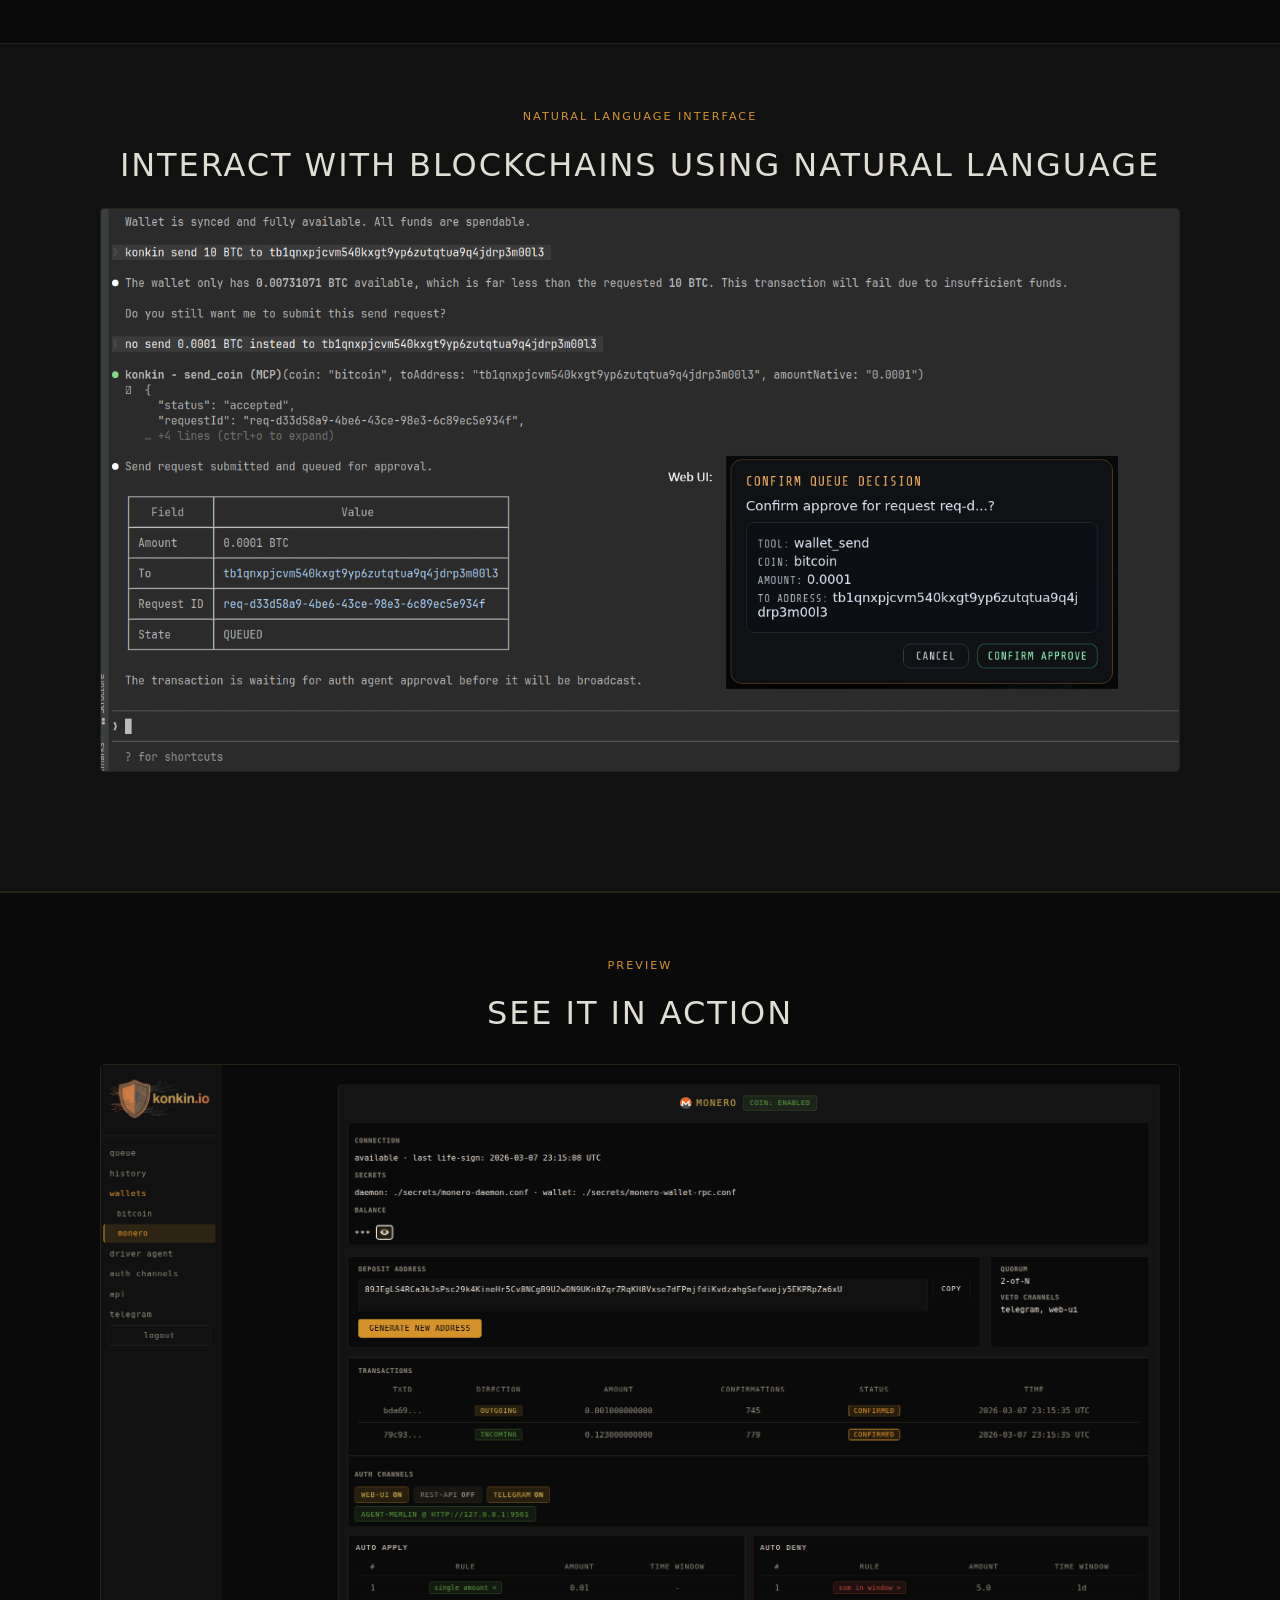
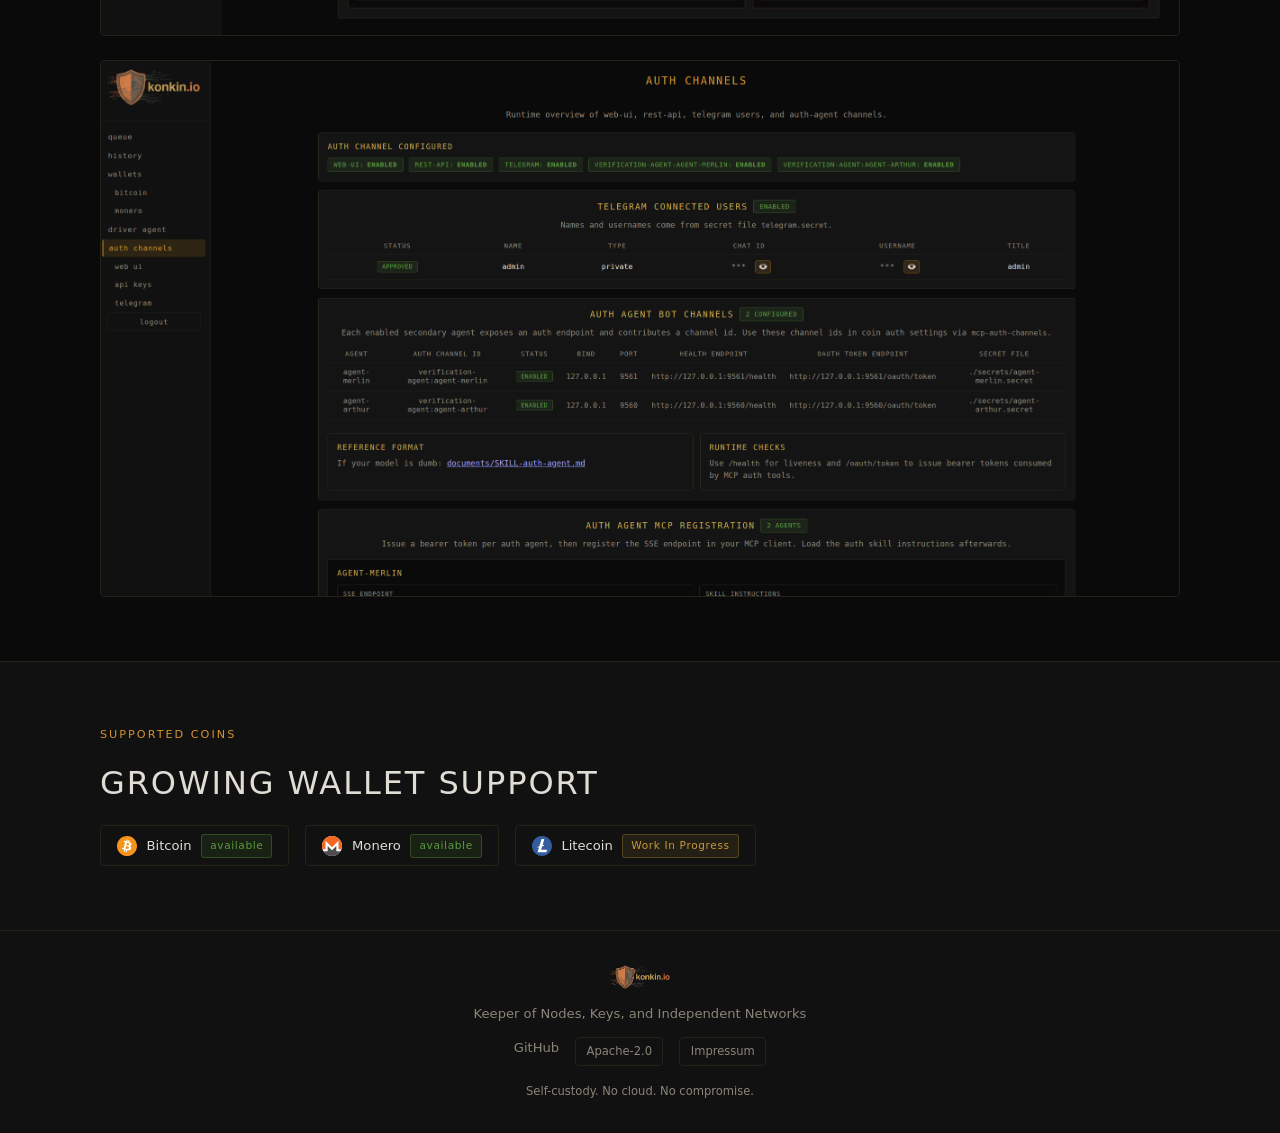
==== commit f585311c: "- ui improvements" ====
--- a/documents/landing_page/index.html
+++ b/documents/landing_page/index.html
@@ -79,6 +79,7 @@
       font-size: 0.82rem;
       letter-spacing: 0.06em;
       text-transform: lowercase;
+      text-align: center;
     }
     .nav-links a:hover { color: var(--accent); }
 
@@ -602,7 +603,6 @@
   </a>
   <div class="nav-links">
     <a href="#auth-config">auth configuration</a>
-    <a href="#preview">see it in action</a>
     <a href="#coins">supported coins</a>
     <a href="https://github.com/otherfren/konkin" class="btn-ghost" target="_blank" rel="noopener">
       GitHub
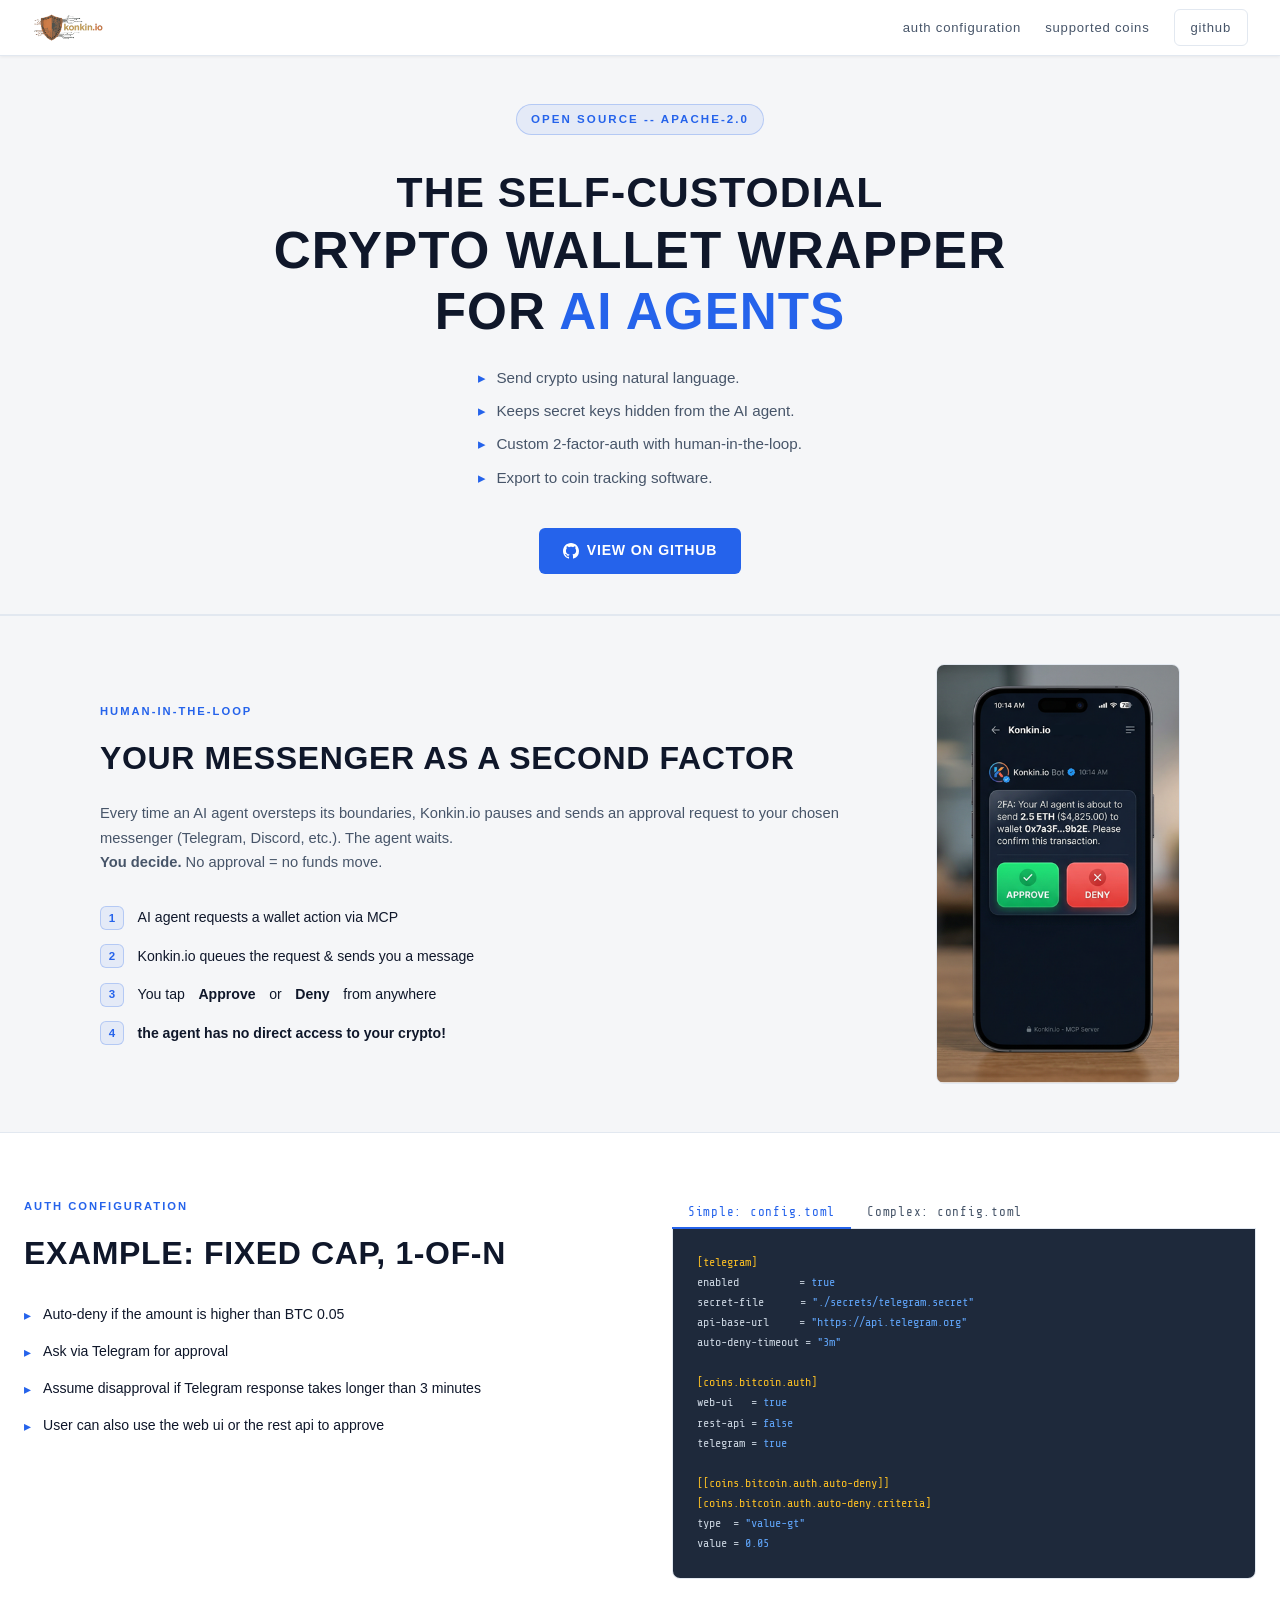
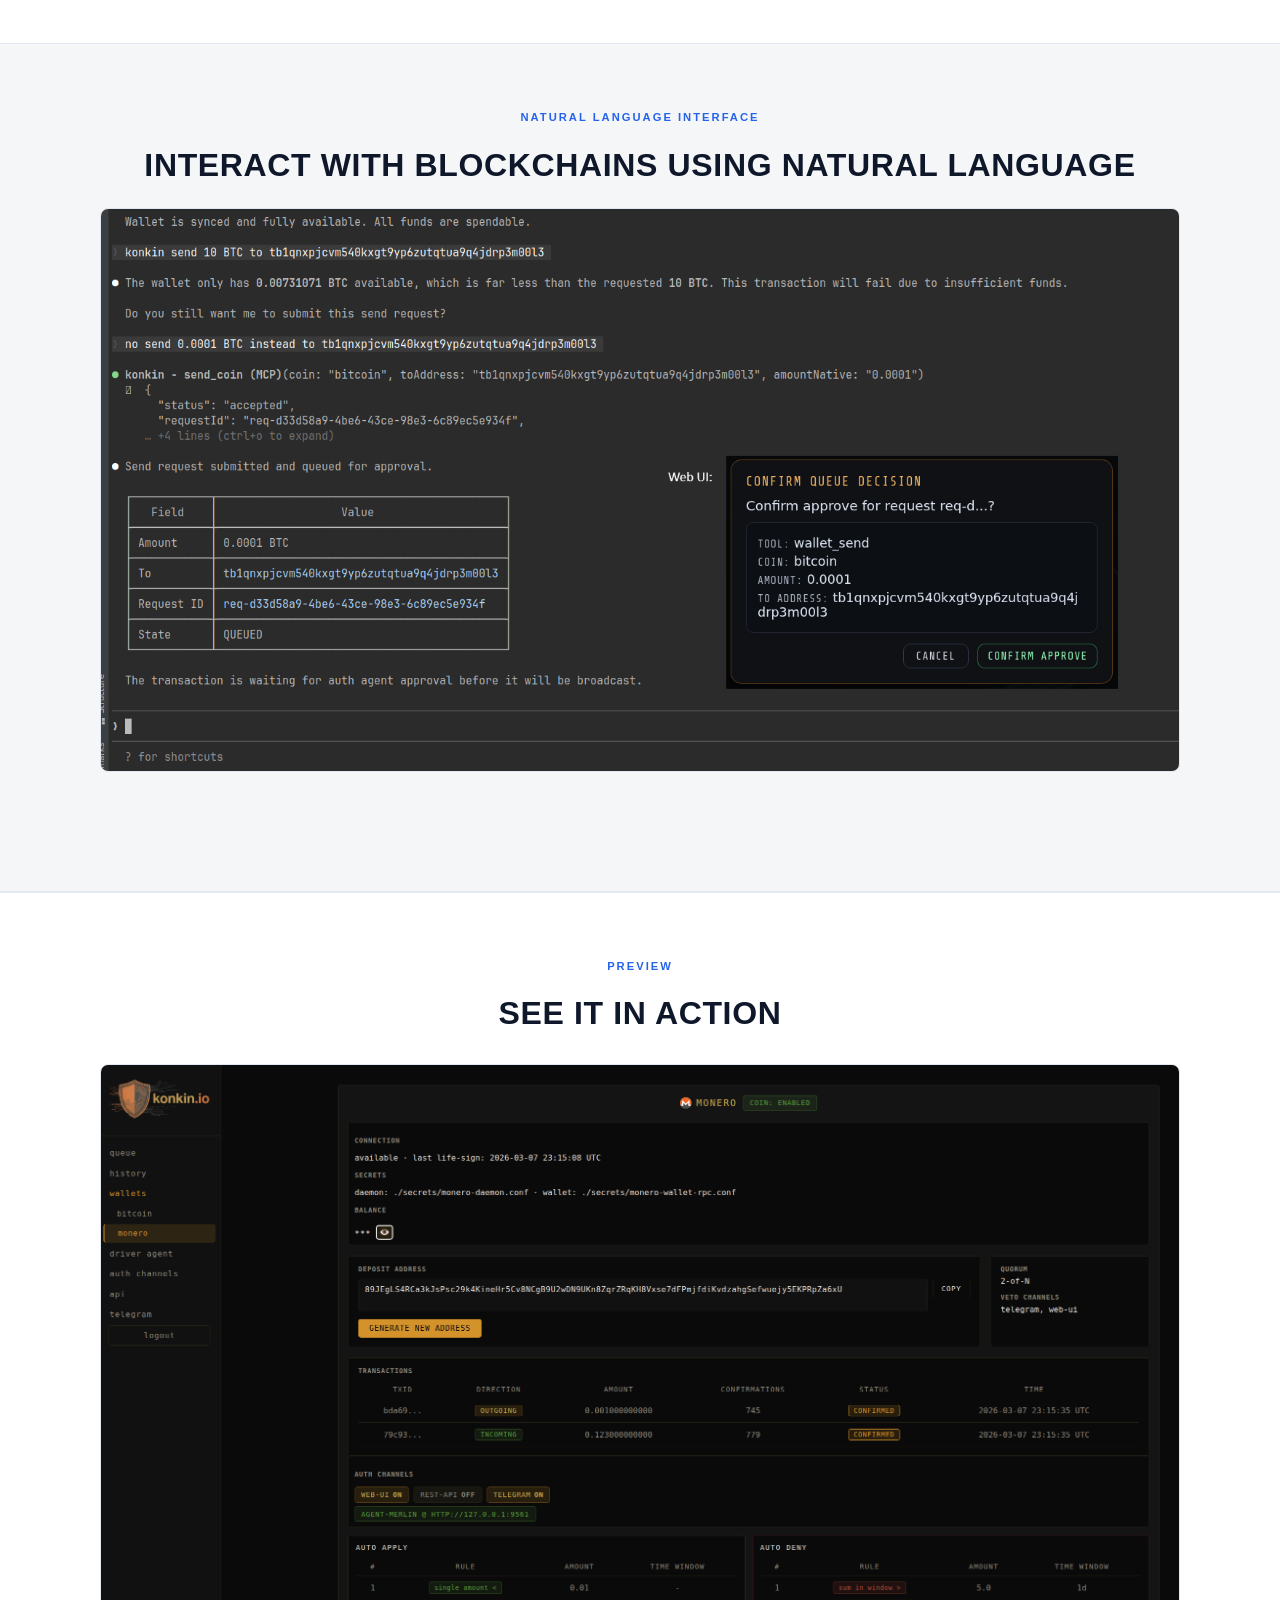
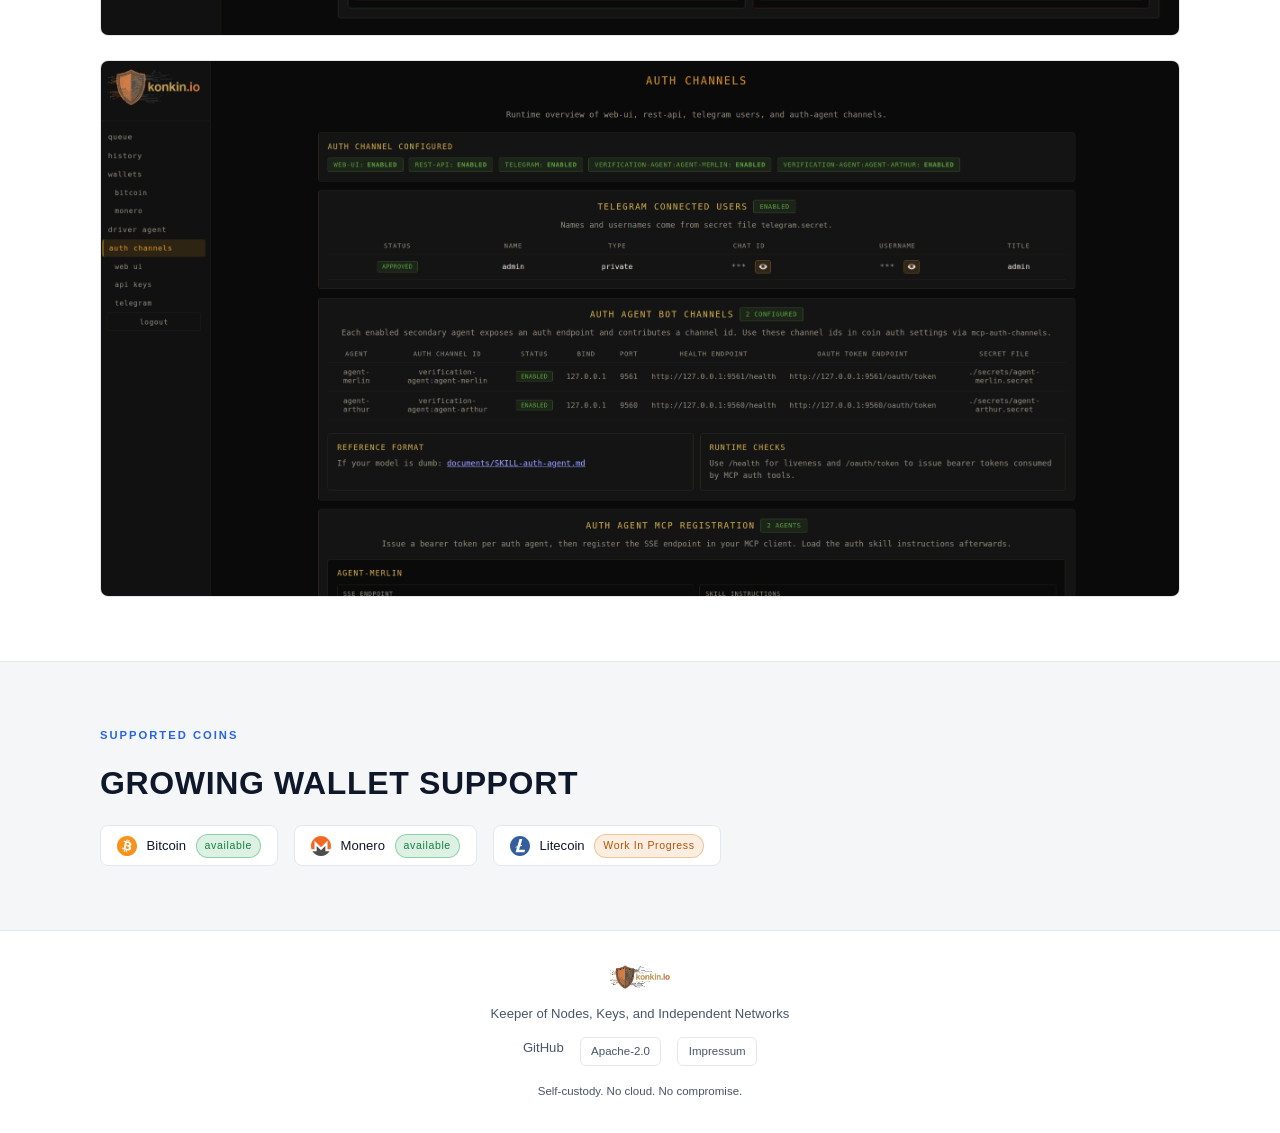
==== commit 4fefdd13: "ui redesign" ====
--- a/documents/landing_page/index.html
+++ b/documents/landing_page/index.html
@@ -5,24 +5,30 @@
   <meta name="viewport" content="width=device-width, initial-scale=1.0">
   <title>konkin.io — Self-Custodial Crypto Wallet for AI Agents</title>
   <link rel="icon" type="image/png" href="images/logo_v2_small_trans.png">
-  <link href="https://fonts.googleapis.com/css2?family=Share+Tech+Mono&display=swap" rel="stylesheet">
   <style>
+    @font-face {
+      font-family: 'Share Tech Mono';
+      font-style: normal;
+      font-weight: 400;
+      font-display: swap;
+      src: url('fonts/ShareTechMono-Regular.ttf') format('truetype');
+    }
     :root {
-      --bg:      #0a0a0a;
-      --bg2:     #111111;
-      --bg3:     #141414;
-      --border:  #252218;
-      --border-l:#302b1f;
-      --text:    #e0ddd5;
-      --muted:   #8a8578;
-      --accent:  #d4922a;
-      --accent-dim: rgba(212, 146, 42, 0.15);
-      --gold:    #c9a84c;
-      --green:   #5a9a3e;
-      --green-bg: rgba(90, 154, 62, 0.12);
-      --green-border: rgba(90, 154, 62, 0.35);
-      --yellow:  #c4993a;
-      --yellow-bg: rgba(196, 153, 58, 0.1);
+      --bg:      #ffffff;
+      --bg2:     #f5f6f8;
+      --bg3:     #eef0f4;
+      --border:  #e2e8f0;
+      --border-l:#f1f5f9;
+      --text:    #0f172a;
+      --muted:   #475569;
+      --accent:  #2563eb;
+      --accent-dim: rgba(37, 99, 235, 0.08);
+      --gold:    #1d4ed8;
+      --green:   #15803d;
+      --green-bg: rgba(22, 163, 74, 0.15);
+      --green-border: rgba(22, 163, 74, 0.4);
+      --yellow:  #b45309;
+      --yellow-bg: rgba(217, 119, 6, 0.12);
     }
 
     *, *::before, *::after { box-sizing: border-box; margin: 0; padding: 0; }
@@ -32,7 +38,8 @@
     body {
       background: var(--bg);
       color: var(--text);
-      font-family: 'Segoe UI', system-ui, -apple-system, sans-serif;
+      font-family: -apple-system, BlinkMacSystemFont, 'Segoe UI', Roboto, 'Helvetica Neue', Arial, sans-serif;
+      font-size: 15px;
       line-height: 1.65;
       overflow-x: hidden;
     }
@@ -50,8 +57,9 @@
       justify-content: space-between;
       padding: 0 2rem;
       height: 56px;
-      background: var(--bg2);
+      background: var(--bg);
       border-bottom: 1px solid var(--border);
+      box-shadow: 0 1px 3px rgba(0, 0, 0, 0.06);
     }
 
     .nav-logo {
@@ -86,7 +94,7 @@
     .btn-ghost {
       border: 1px solid var(--border);
       padding: 0.4rem 1rem;
-      border-radius: 4px;
+      border-radius: 6px;
       font-size: 0.82rem;
     }
     .btn-ghost:hover { border-color: var(--accent); color: var(--accent); }
@@ -101,27 +109,28 @@
       text-align: center;
       padding: 3rem 1.5rem 2.5rem;
       border-bottom: 1px solid var(--border);
+      background: var(--bg2);
     }
 
     .hero-eyebrow {
       display: inline-block;
       font-size: 0.72rem;
-      font-weight: 400;
+      font-weight: 600;
       letter-spacing: 0.18em;
       text-transform: uppercase;
       color: var(--accent);
-      border: 1px solid rgba(212, 146, 42, 0.35);
+      border: 1px solid rgba(37, 99, 235, 0.25);
       background: var(--accent-dim);
       padding: 0.3rem 0.9rem;
-      border-radius: 3px;
+      border-radius: 999px;
       margin-bottom: 1.5rem;
     }
 
     .hero h1 {
       font-size: clamp(2rem, 5vw, 3.2rem);
-      font-weight: 400;
+      font-weight: 700;
       line-height: 1.2;
-      letter-spacing: 0.04em;
+      letter-spacing: 0.02em;
       text-transform: uppercase;
       max-width: 820px;
       margin-bottom: 1.4rem;
@@ -175,31 +184,31 @@
       align-items: center;
       gap: 0.5rem;
       background: var(--accent);
-      color: var(--bg);
-      font-weight: 400;
+      color: #ffffff;
+      font-weight: 600;
       font-size: 0.88rem;
       letter-spacing: 0.06em;
       text-transform: uppercase;
       padding: 0.7rem 1.5rem;
-      border-radius: 4px;
-      font-family: 'Share Tech Mono', monospace;
-    }
-    .btn-primary:hover { opacity: 0.85; color: var(--bg); }
+      border-radius: 6px;
+      font-family: inherit;
+    }
+    .btn-primary:hover { background: var(--gold); color: #ffffff; }
 
     .btn-secondary {
       display: inline-flex;
       align-items: center;
       gap: 0.5rem;
-      background: var(--bg2);
+      background: var(--bg);
       border: 1px solid var(--border);
       color: var(--text);
-      font-weight: 400;
+      font-weight: 500;
       font-size: 0.88rem;
       letter-spacing: 0.06em;
       text-transform: uppercase;
       padding: 0.7rem 1.5rem;
-      border-radius: 4px;
-      font-family: 'Share Tech Mono', monospace;
+      border-radius: 6px;
+      font-family: inherit;
     }
     .btn-secondary:hover { border-color: var(--accent); color: var(--accent); }
 
@@ -234,7 +243,7 @@
 
     .section-label {
       font-size: 0.7rem;
-      font-weight: 400;
+      font-weight: 600;
       letter-spacing: 0.18em;
       text-transform: uppercase;
       color: var(--accent);
@@ -243,8 +252,8 @@
 
     .section-title {
       font-size: clamp(1.4rem, 3vw, 2rem);
-      font-weight: 400;
-      letter-spacing: 0.06em;
+      font-weight: 700;
+      letter-spacing: 0.02em;
       text-transform: uppercase;
       margin-bottom: 1rem;
     }
@@ -264,13 +273,14 @@
     }
 
     .feat-card {
-      background: var(--bg2);
-      border: 1px solid var(--border);
-      border-radius: 4px;
+      background: var(--bg);
+      border: none;
+      border-radius: 8px;
       padding: 1.5rem;
+      box-shadow: 0 1px 3px rgba(0, 0, 0, 0.08);
     }
     .feat-card:hover {
-      border-color: var(--border-l);
+      box-shadow: 0 2px 8px rgba(0, 0, 0, 0.12);
     }
 
     .feat-icon {
@@ -281,10 +291,10 @@
 
     .feat-card h3 {
       font-size: 0.92rem;
-      font-weight: 400;
+      font-weight: 600;
       letter-spacing: 0.06em;
       text-transform: uppercase;
-      color: var(--gold);
+      color: var(--accent);
       margin-bottom: 0.5rem;
     }
 
@@ -298,7 +308,7 @@
     .arch-box {
       background: var(--bg2);
       border: 1px solid var(--border);
-      border-radius: 4px;
+      border-radius: 8px;
       padding: 2rem;
       font-size: 0.76rem;
       color: var(--muted);
@@ -322,9 +332,9 @@
       display: flex;
       align-items: center;
       gap: 0.6rem;
-      background: var(--bg2);
+      background: var(--bg);
       border: 1px solid var(--border);
-      border-radius: 4px;
+      border-radius: 8px;
       padding: 0.45rem 1rem;
       font-size: 0.82rem;
     }
@@ -340,11 +350,11 @@
       font-size: 0.66rem;
       letter-spacing: 0.06em;
       padding: 0.15rem 0.5rem;
-      border-radius: 3px;
+      border-radius: 999px;
     }
     .phase-live   { background: var(--green-bg); color: var(--green); border: 1px solid var(--green-border); }
-    .phase-soon   { background: var(--yellow-bg); color: var(--yellow); border: 1px solid rgba(196,153,58,0.3); }
-    .phase-future { background: rgba(138,133,120,0.1); color: var(--muted); border: 1px solid var(--border); }
+    .phase-soon   { background: var(--yellow-bg); color: var(--yellow); border: 1px solid rgba(217, 119, 6, 0.35); }
+    .phase-future { background: var(--bg2); color: var(--muted); border: 1px solid var(--border); }
 
     /* ── Footer ── */
     footer {
@@ -353,7 +363,7 @@
       text-align: center;
       color: var(--muted);
       font-size: 0.82rem;
-      background: var(--bg2);
+      background: var(--bg);
     }
 
     footer .footer-inner {
@@ -384,7 +394,7 @@
       align-items: center;
       gap: 0.4rem;
       border: 1px solid var(--border);
-      border-radius: 4px;
+      border-radius: 6px;
       padding: 0.25rem 0.65rem;
       font-size: 0.72rem;
       color: var(--muted);
@@ -433,11 +443,12 @@
       flex-shrink: 0;
       width: 24px;
       height: 24px;
-      border-radius: 3px;
+      border-radius: 6px;
       background: var(--accent-dim);
-      border: 1px solid rgba(212, 146, 42, 0.35);
+      border: 1px solid rgba(37, 99, 235, 0.25);
       color: var(--accent);
       font-size: 0.72rem;
+      font-weight: 600;
       display: flex;
       align-items: center;
       justify-content: center;
@@ -454,7 +465,7 @@
       max-width: 280px;
       width: 100%;
       object-fit: contain;
-      border-radius: 4px;
+      border-radius: 8px;
       border: 1px solid var(--border);
     }
 
@@ -534,7 +545,7 @@
       display: none;
       border: 1px solid var(--border);
       border-top: none;
-      border-radius: 0 0 4px 4px;
+      border-radius: 0 0 8px 8px;
       overflow: hidden;
     }
 
@@ -542,7 +553,7 @@
 
     .tab-pane-img {
       aspect-ratio: 16/9;
-      background: var(--bg3);
+      background: var(--bg2);
       display: flex;
       align-items: center;
       justify-content: center;
@@ -558,20 +569,20 @@
     }
 
     .tab-code {
-      background: var(--bg3);
+      background: #1e293b;
       padding: 1.5rem;
       font-family: 'Share Tech Mono', monospace;
       font-size: 0.74rem;
-      color: var(--muted);
+      color: #cbd5e1;
       line-height: 1.7;
       overflow-x: auto;
       white-space: pre;
       margin: 0;
     }
 
-    .tab-code .hl  { color: var(--accent); }
-    .tab-code .hl2 { color: var(--gold); }
-    .tab-code .cm  { color: #3a362e; }
+    .tab-code .hl  { color: #60a5fa; }
+    .tab-code .hl2 { color: #fbbf24; }
+    .tab-code .cm  { color: #475569; }
 
     /* ── Natural Language banner ── */
     .nl-section {
@@ -735,7 +746,7 @@
     <div class="section-label">Natural Language Interface</div>
     <h2 class="section-title">Interact with blockchains using natural language</h2>
     <p class="section-desc" style="max-width: 100%; margin-left: auto; margin-right: auto;">
-      <img src="images/natural.png" alt="natural language example" style="max-width: 100%; border-radius: 4px; border: 1px solid var(--border);">
+      <img src="images/natural.png" alt="natural language example" style="max-width: 100%; border-radius: 8px; border: 1px solid var(--border);">
     </p>
   </div>
 </section>
@@ -746,8 +757,8 @@
     <div class="section-label">Preview</div>
     <h2 class="section-title">See it in action</h2>
     <div style="display: flex; flex-direction: column; gap: 1.5rem; align-items: center; margin-top: 1.5rem;">
-      <img src="images/preview1.png" alt="Preview 1" style="max-width: 100%; border-radius: 4px; border: 1px solid var(--border);">
-      <img src="images/preview2.png" alt="Preview 2" style="max-width: 100%; border-radius: 4px; border: 1px solid var(--border);">
+      <img src="images/preview1.png" alt="Preview 1" style="max-width: 100%; border-radius: 8px; border: 1px solid var(--border);">
+      <img src="images/preview2.png" alt="Preview 2" style="max-width: 100%; border-radius: 8px; border: 1px solid var(--border);">
     </div>
   </div>
 </section>
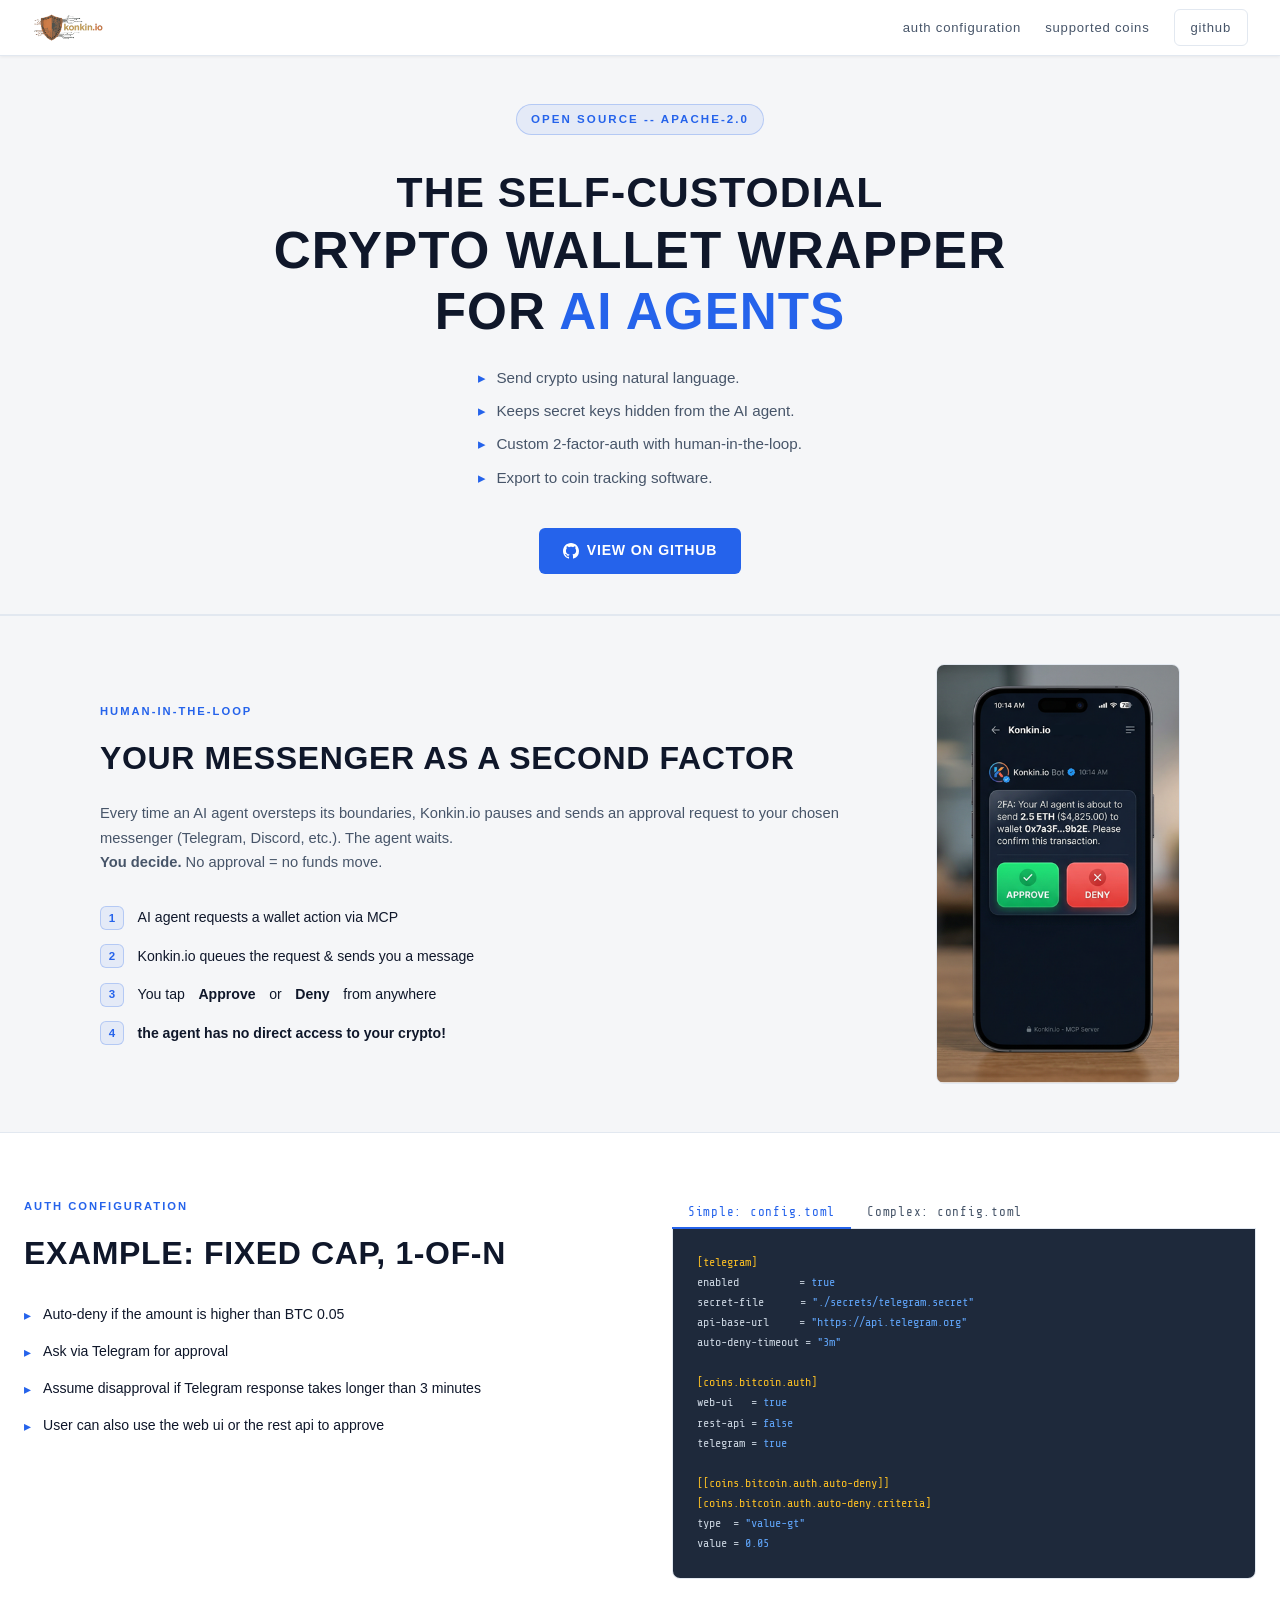
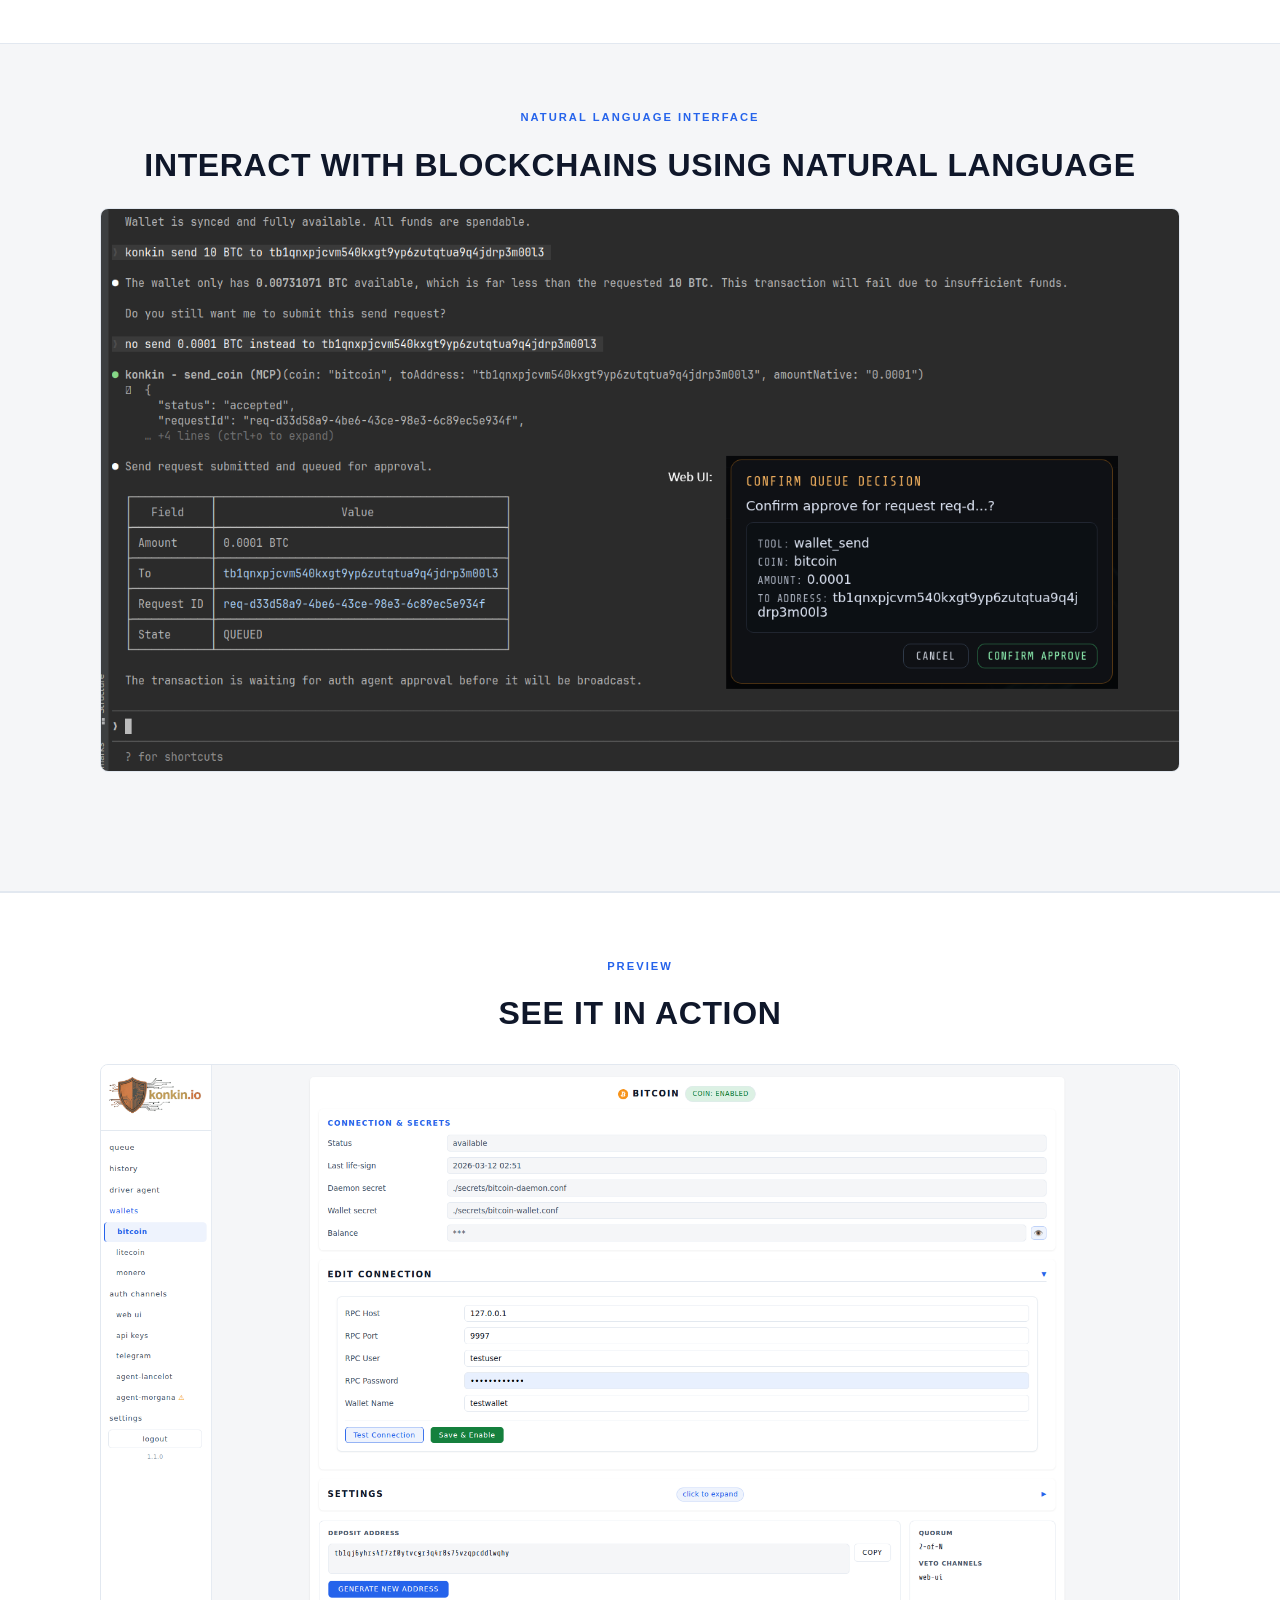
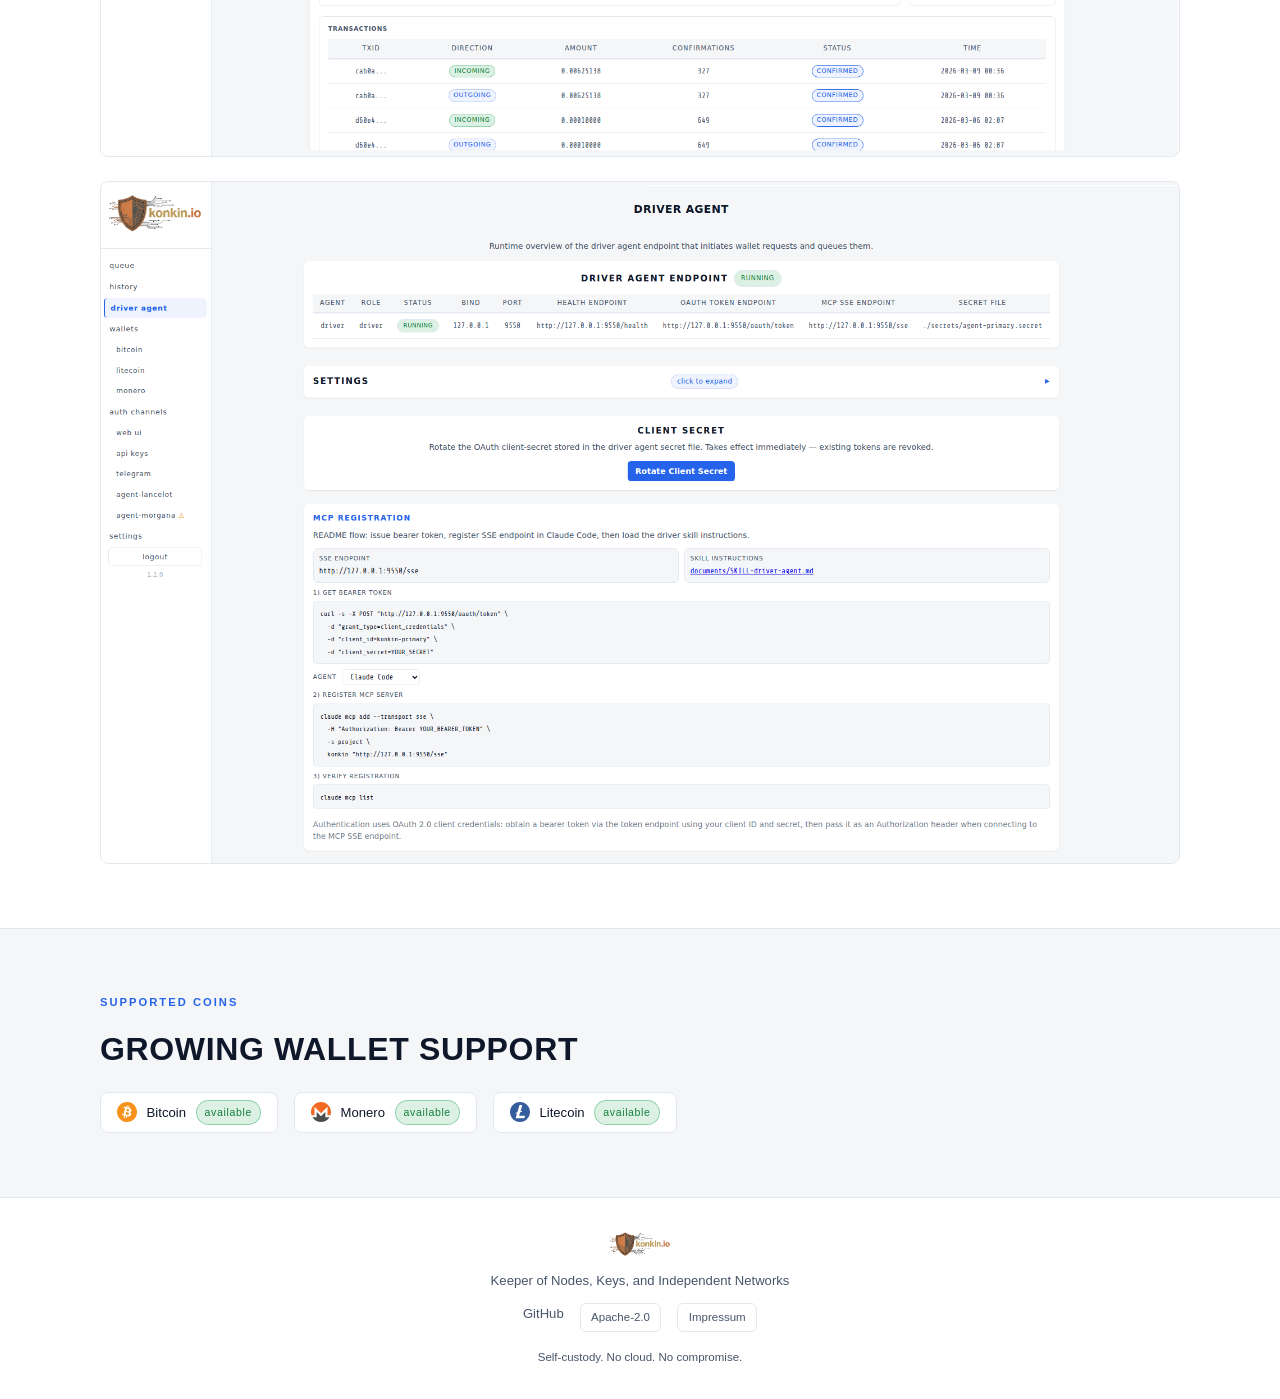
==== commit bcd00655: "litecoin support" ====
--- a/documents/landing_page/index.html
+++ b/documents/landing_page/index.html
@@ -772,7 +772,7 @@
     <div class="coins-grid">
       <div class="coin-chip"><img src="images/bitcoin.svg" alt="Bitcoin"> Bitcoin <span class="phase phase-live">available</span></div>
       <div class="coin-chip"><img src="images/monero.svg" alt="Monero"> Monero <span class="phase phase-live">available</span></div>
-      <div class="coin-chip"><img src="images/litecoin.svg" alt="Litecoin"> Litecoin <span class="phase phase-soon">Work In Progress</span></div>
+      <div class="coin-chip"><img src="images/litecoin.svg" alt="Litecoin"> Litecoin <span class="phase phase-live">available</span></div>
 <!--      <div class="coin-chip"><img src="images/litecoin.svg" alt="Litecoin"> Litecoin <span class="phase phase-future">later</span></div>-->
 <!--      <div class="coin-chip"><img src="images/ethereum.svg" alt="Ethereum"> Ethereum <span class="phase phase-future">later</span></div>-->
     </div>
